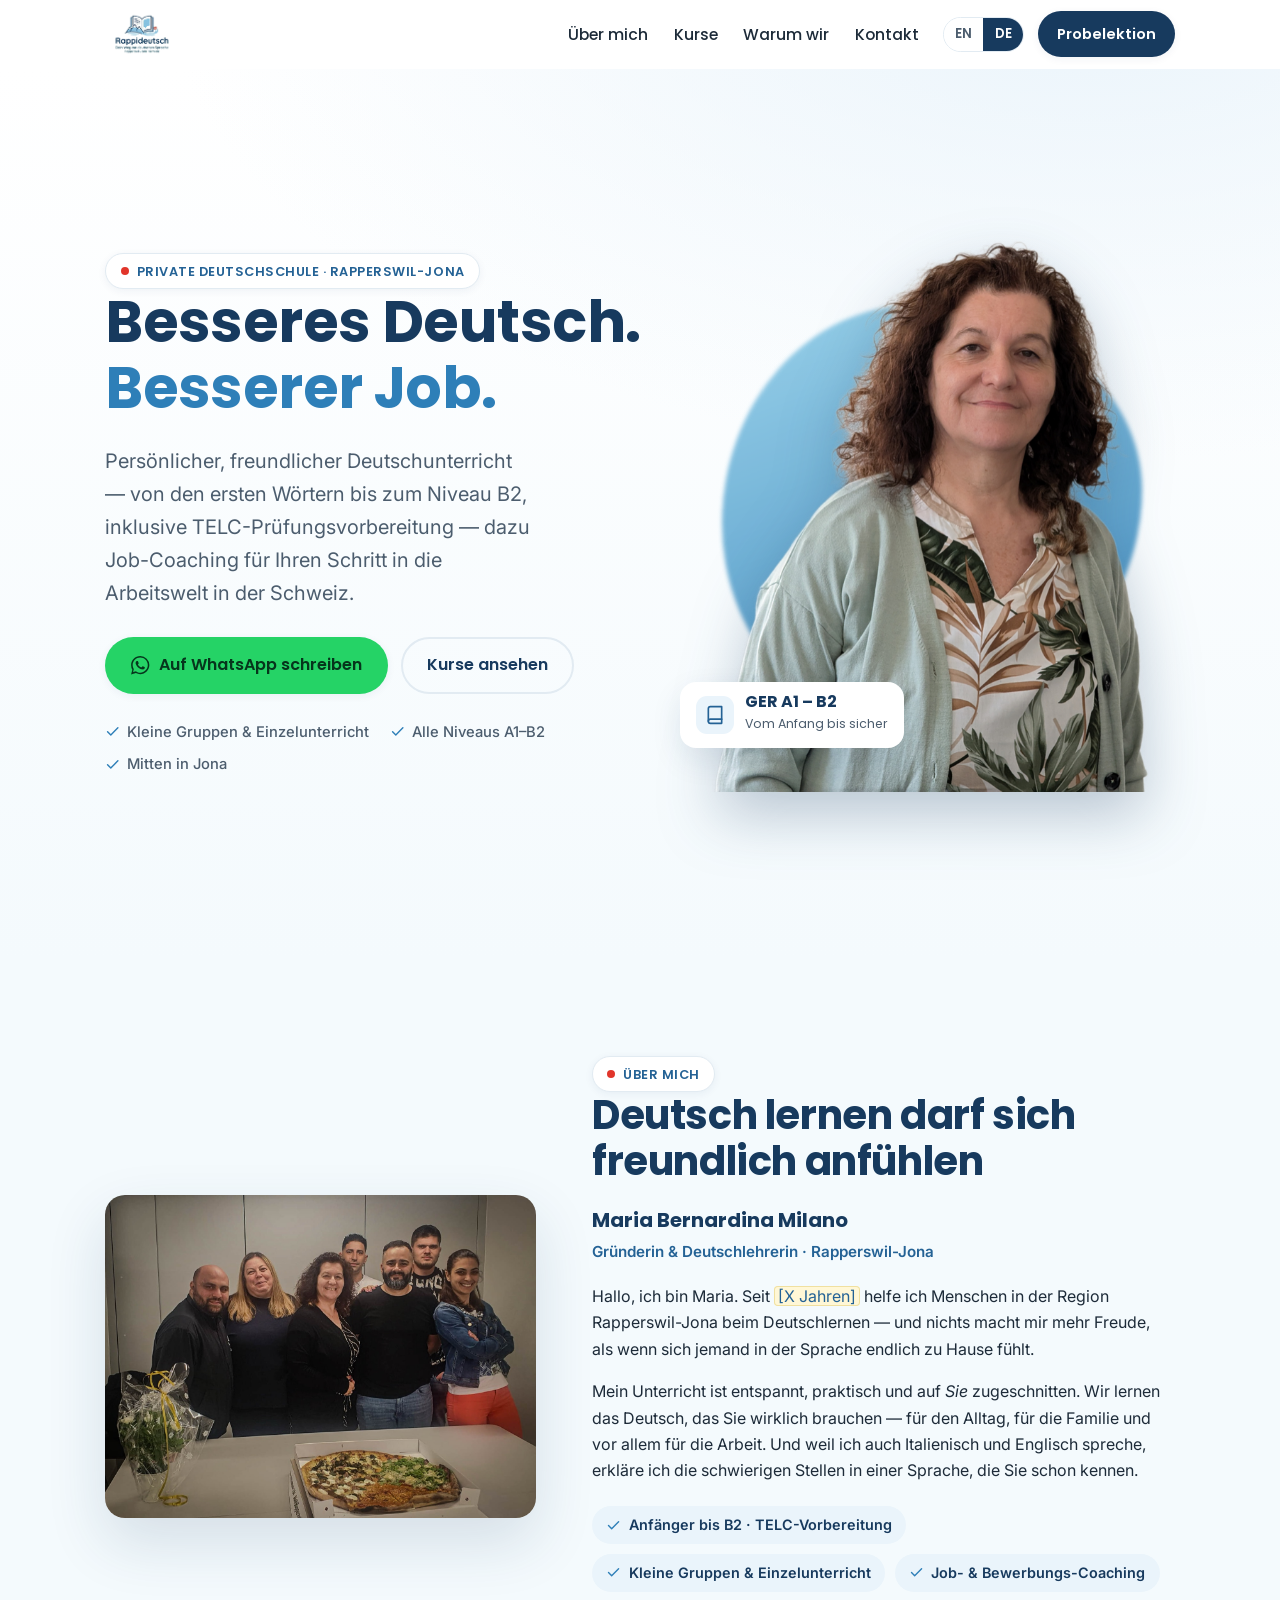
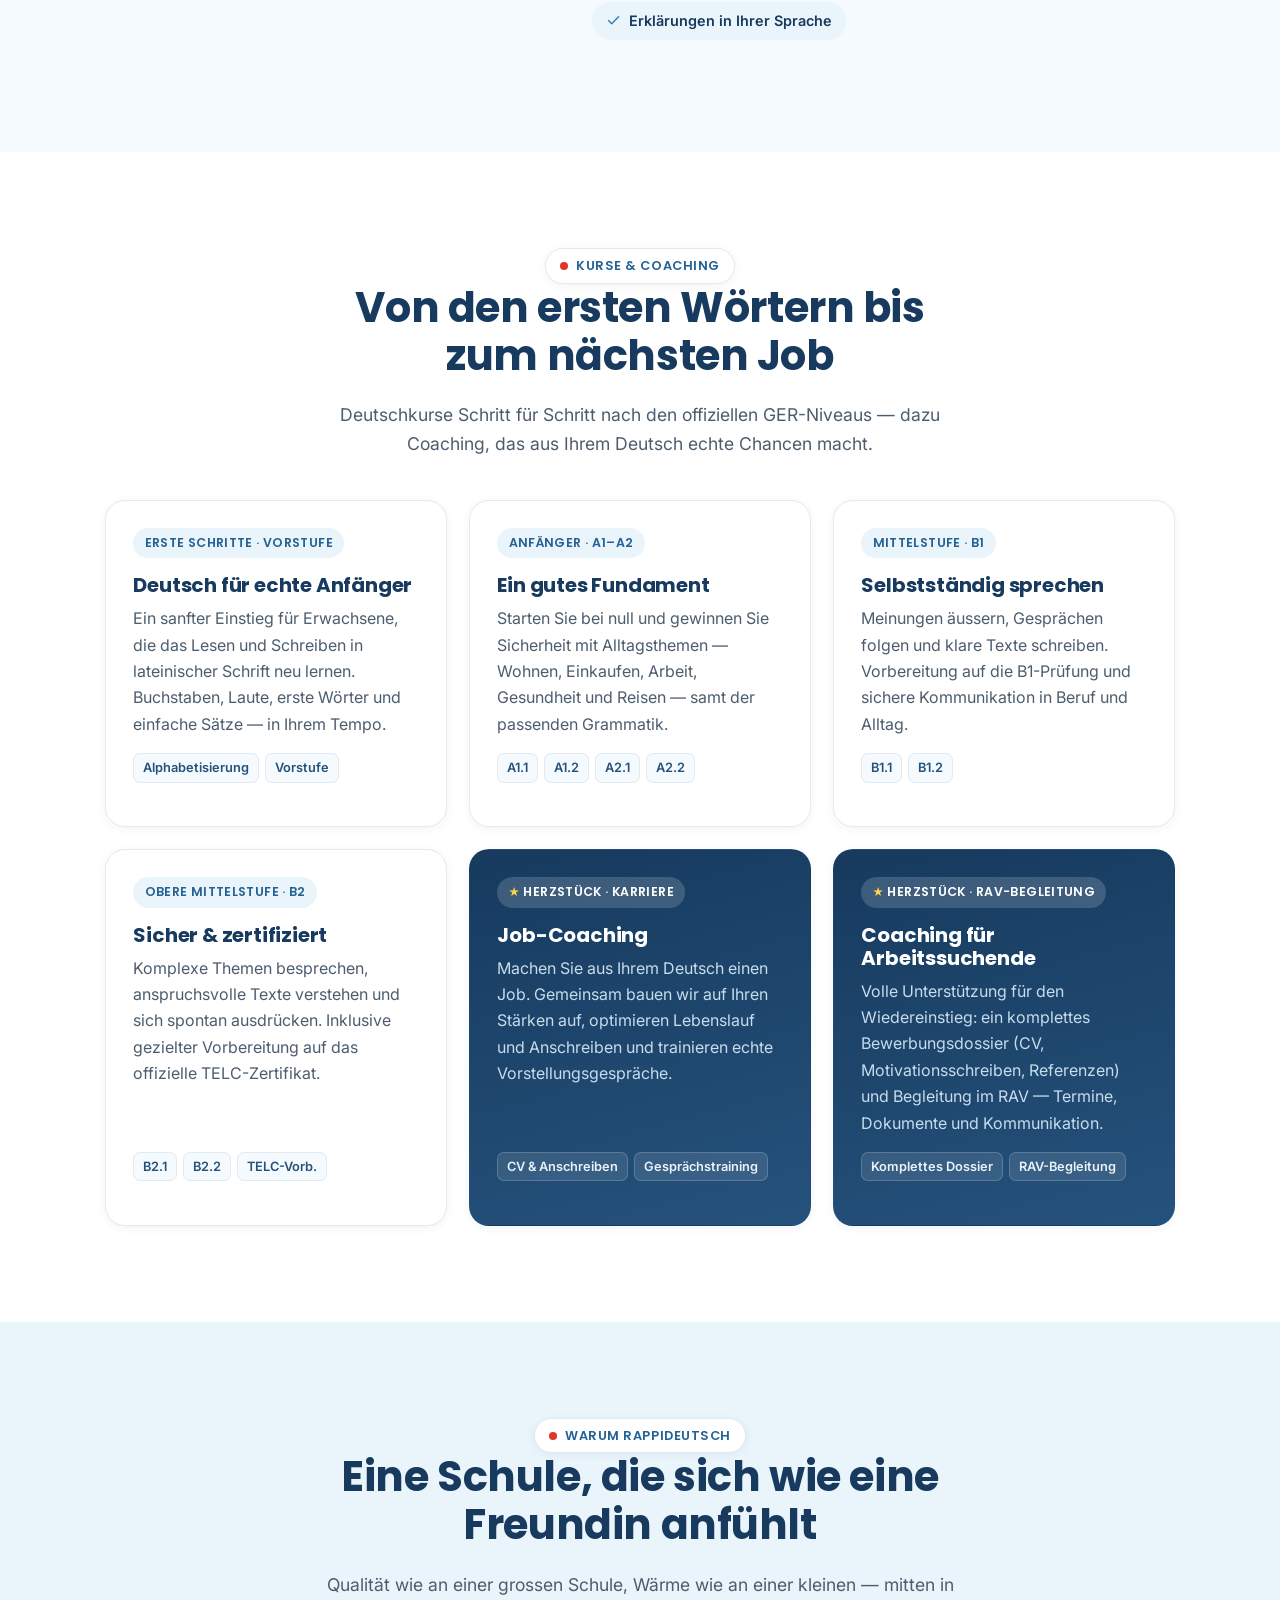
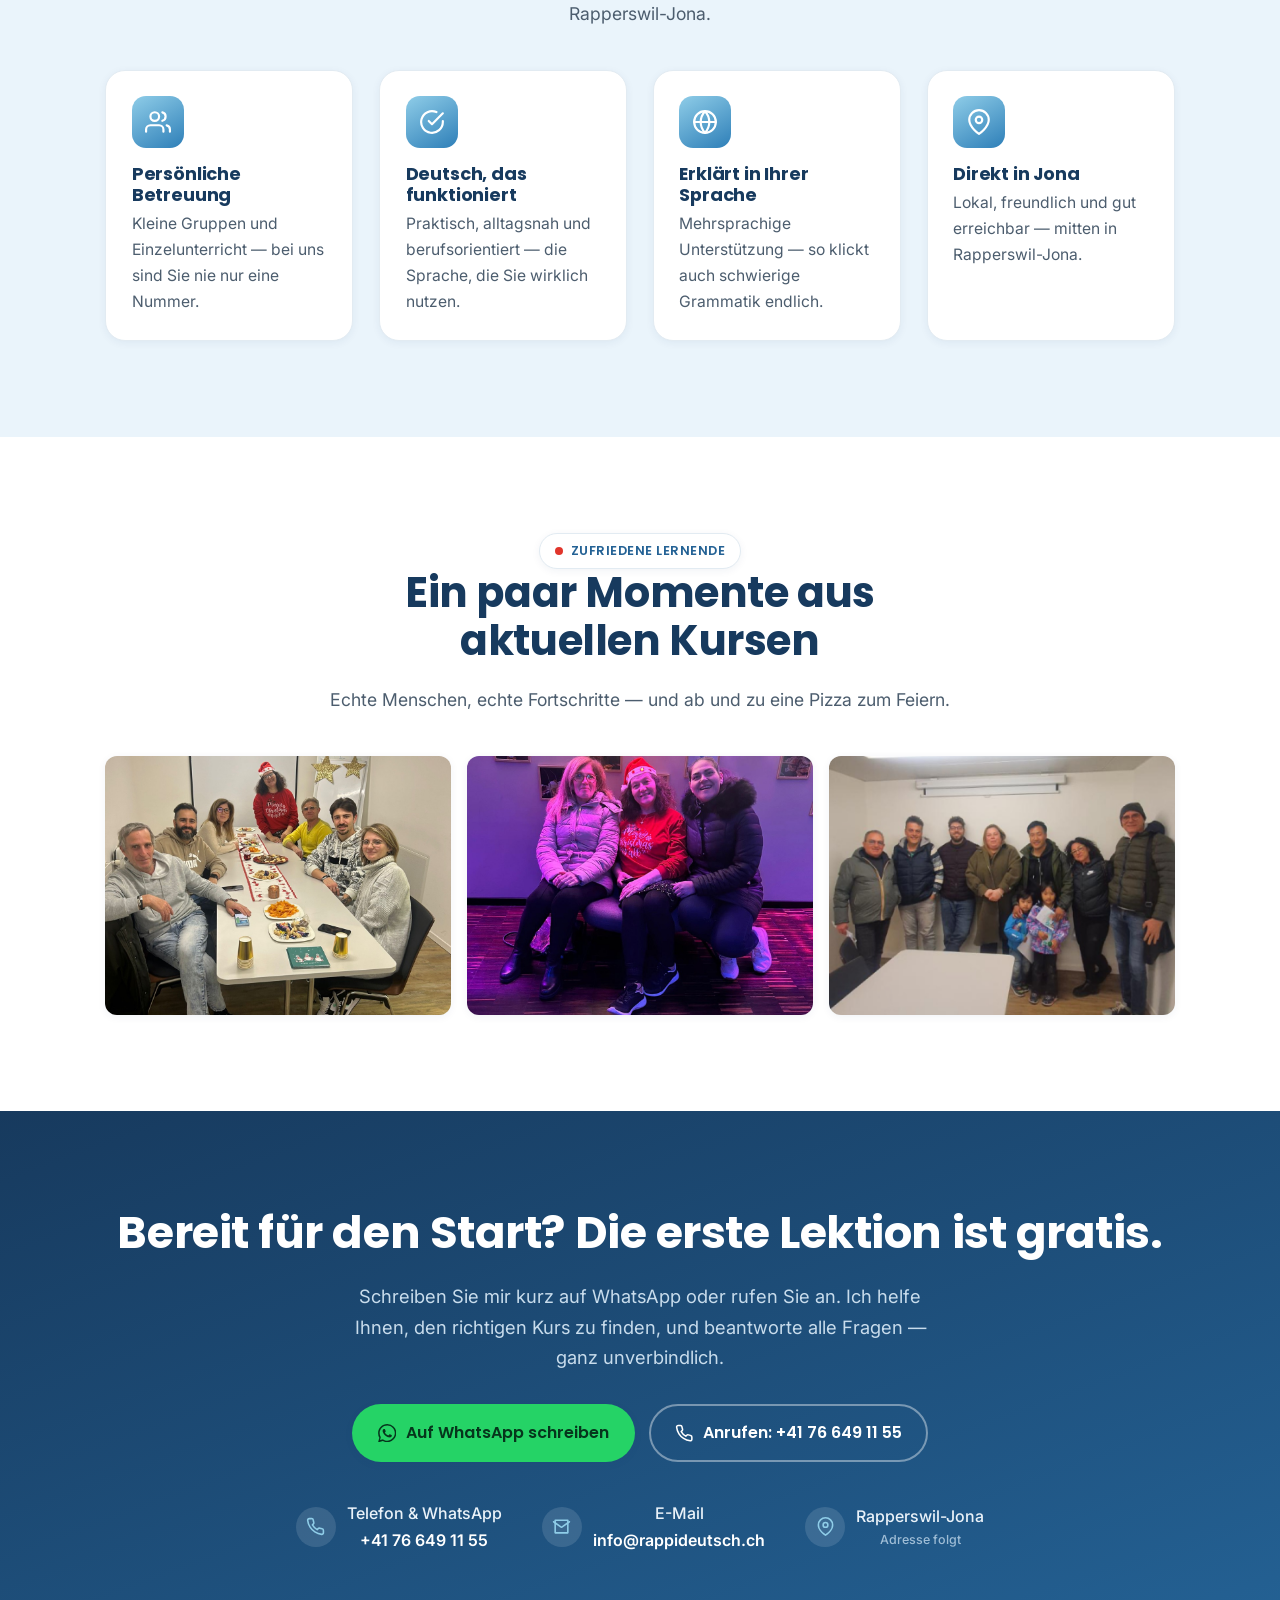
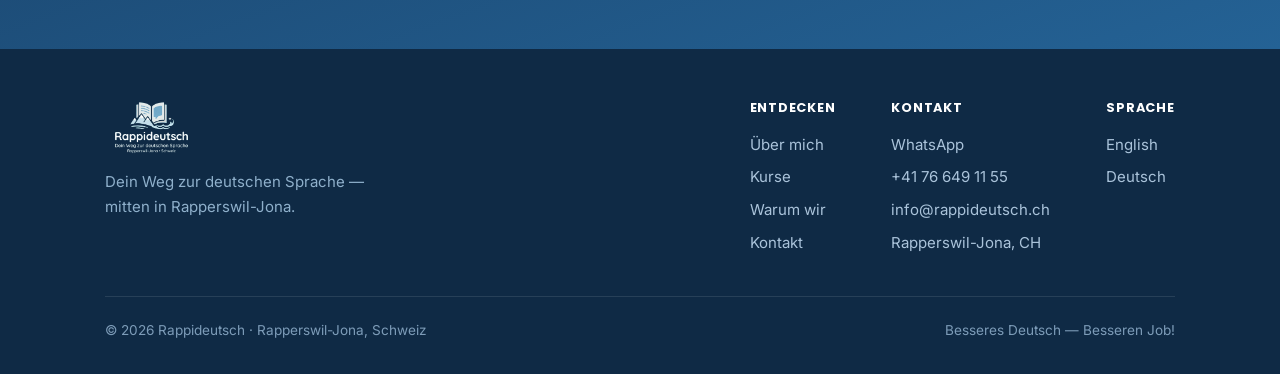
==== docs/de/index.html @ 4aec9594 "Apply Maria's feedback: i-spelling, B2/TELC, email, bio, new logos - Rename brand Rappjdeutsch -> Ra" ====
<!DOCTYPE html>
<html lang="de">
<head>
  <meta charset="UTF-8" />
  <meta name="viewport" content="width=device-width, initial-scale=1.0" />
  <title>Rappideutsch — Private Deutschschule in Rapperswil-Jona</title>
  <meta name="description" content="Persönlicher, freundlicher Deutschunterricht in Rapperswil-Jona, vom Anfänger bis B2 inkl. TELC-Prüfungsvorbereitung — dazu Job-Coaching für den Schritt in die Arbeitswelt in der Schweiz. Jetzt kostenlose Probelektion buchen." />

  <link rel="icon" href="../assets/img/favicon.svg" type="image/svg+xml" />
  <link rel="alternate" hreflang="en" href="../" />
  <link rel="alternate" hreflang="de" href="./" />

  <!-- Open Graph -->
  <meta property="og:title" content="Rappideutsch — Private Deutschschule in Rapperswil-Jona" />
  <meta property="og:description" content="Besseres Deutsch. Besserer Job. Freundlicher Deutschunterricht & Job-Coaching in Rapperswil-Jona." />
  <meta property="og:image" content="https://hydrantus.github.io/rappjdeutsch/assets/img/logo-og.jpg" />
  <meta property="og:type" content="website" />

  <!-- Fonts -->
  <link rel="preconnect" href="https://fonts.googleapis.com" />
  <link rel="preconnect" href="https://fonts.gstatic.com" crossorigin />
  <link href="https://fonts.googleapis.com/css2?family=Poppins:wght@500;600;700&family=Inter:wght@400;500;600&display=swap" rel="stylesheet" />

  <link rel="stylesheet" href="../assets/styles.css" />
</head>
<body>

  <!-- ============ HEADER ============ -->
  <header class="site-header">
    <nav class="nav wrap" aria-label="Hauptmenü">
      <a class="brand" href="./" aria-label="Rappideutsch Startseite">
        <img src="../assets/img/logo.png" alt="Rappideutsch" />
      </a>

      <ul class="nav-links" id="nav-links">
        <li><a href="#about">Über mich</a></li>
        <li><a href="#courses">Kurse</a></li>
        <li><a href="#why">Warum wir</a></li>
        <li><a href="#contact">Kontakt</a></li>
      </ul>

      <div class="nav-actions">
        <div class="lang-switch" aria-label="Sprache">
          <a href="../">EN</a>
          <a href="./" class="active" aria-current="page">DE</a>
        </div>
        <a class="btn btn-primary btn-sm nav-cta" href="https://wa.me/41766491155?text=Hallo%20Maria%2C%20ich%20m%C3%B6chte%20mehr%20%C3%BCber%20Ihre%20Deutschkurse%20erfahren." target="_blank" rel="noopener">Probelektion</a>
        <button class="nav-toggle" aria-label="Menü öffnen" aria-expanded="false" aria-controls="nav-links">
          <span></span><span></span><span></span>
        </button>
      </div>
    </nav>
  </header>

  <main>
    <!-- ============ HERO ============ -->
    <section class="hero" id="top">
      <div class="wrap hero-grid">
        <div class="hero-copy">
          <span class="eyebrow"><span class="dot"></span> Private Deutschschule · Rapperswil-Jona</span>
          <h1>Besseres Deutsch.<br /><span class="accent">Besserer Job.</span></h1>
          <p class="hero-lead">Persönlicher, freundlicher Deutschunterricht — von den ersten Wörtern bis zum Niveau B2, inklusive TELC-Prüfungsvorbereitung — dazu Job-Coaching für Ihren Schritt in die Arbeitswelt in der Schweiz.</p>
          <div class="hero-cta">
            <a class="btn btn-whatsapp" href="https://wa.me/41766491155?text=Hallo%20Maria%2C%20ich%20m%C3%B6chte%20mehr%20%C3%BCber%20Ihre%20Deutschkurse%20erfahren." target="_blank" rel="noopener">
              <svg viewBox="0 0 24 24" fill="currentColor" aria-hidden="true"><path d="M.057 24l1.687-6.163a11.867 11.867 0 01-1.587-5.946C.16 5.335 5.495 0 12.05 0a11.82 11.82 0 018.413 3.488 11.82 11.82 0 013.48 8.414c-.003 6.557-5.338 11.892-11.893 11.892a11.9 11.9 0 01-5.688-1.448L.057 24zm6.597-3.807c1.676.995 3.276 1.591 5.392 1.592 5.448 0 9.886-4.434 9.889-9.885.002-5.462-4.415-9.89-9.881-9.892-5.452 0-9.887 4.434-9.889 9.884a9.86 9.86 0 001.51 5.26l-.999 3.648 3.978-1.044zm11.387-5.464c-.074-.124-.272-.198-.57-.347-.297-.149-1.758-.868-2.031-.967-.272-.099-.47-.149-.669.149-.198.297-.768.967-.941 1.165-.173.198-.347.223-.644.074-.297-.149-1.255-.462-2.39-1.475-.883-.788-1.48-1.761-1.653-2.059-.173-.297-.018-.458.13-.606.134-.133.297-.347.446-.521.151-.172.2-.296.3-.495.099-.198.05-.372-.025-.521-.075-.148-.669-1.611-.916-2.206-.242-.579-.487-.501-.669-.51l-.57-.01c-.198 0-.52.074-.792.372s-1.04 1.017-1.04 2.479 1.065 2.876 1.213 3.074c.149.198 2.096 3.2 5.077 4.487.71.306 1.263.489 1.694.626.712.226 1.36.194 1.872.118.571-.085 1.758-.719 2.006-1.413.248-.695.248-1.29.173-1.414z"/></svg>
              Auf WhatsApp schreiben
            </a>
            <a class="btn btn-outline" href="#courses">Kurse ansehen</a>
          </div>
          <div class="hero-trust">
            <span><svg viewBox="0 0 24 24" fill="none" stroke="currentColor" stroke-width="2.2" stroke-linecap="round" stroke-linejoin="round"><path d="M20 6L9 17l-5-5"/></svg> Kleine Gruppen &amp; Einzelunterricht</span>
            <span><svg viewBox="0 0 24 24" fill="none" stroke="currentColor" stroke-width="2.2" stroke-linecap="round" stroke-linejoin="round"><path d="M20 6L9 17l-5-5"/></svg> Alle Niveaus A1–B2</span>
            <span><svg viewBox="0 0 24 24" fill="none" stroke="currentColor" stroke-width="2.2" stroke-linecap="round" stroke-linejoin="round"><path d="M20 6L9 17l-5-5"/></svg> Mitten in Jona</span>
          </div>
        </div>

        <div class="hero-visual">
          <div class="hero-blob" aria-hidden="true"></div>
          <img class="hero-photo" src="../assets/img/teacher.png" alt="Maria, Ihre Deutschlehrerin bei Rappideutsch" width="440" />
          <div class="hero-badge">
            <span class="badge-icon">
              <svg viewBox="0 0 24 24" fill="none" stroke="currentColor" stroke-width="2" stroke-linecap="round" stroke-linejoin="round"><path d="M4 19.5A2.5 2.5 0 016.5 17H20"/><path d="M6.5 2H20v20H6.5A2.5 2.5 0 014 19.5v-15A2.5 2.5 0 016.5 2z"/></svg>
            </span>
            <span>
              <b>GER A1 – B2</b>
              <small>Vom Anfang bis sicher</small>
            </span>
          </div>
        </div>
      </div>
    </section>

    <!-- ============ ABOUT ============ -->
    <section class="section-tint" id="about">
      <div class="wrap about-grid">
        <div class="about-photo">
          <img src="../assets/img/group2.jpg" alt="Maria mit einer ihrer Deutschklassen" loading="lazy" />
        </div>
        <div class="about-copy">
          <span class="eyebrow"><span class="dot"></span> Über mich</span>
          <h2>Deutsch lernen darf sich freundlich anfühlen</h2>
          <p class="teacher-name">Maria Bernardina Milano</p>
          <p class="teacher-role">Gründerin &amp; Deutschlehrerin · Rapperswil-Jona</p>
          <p>Hallo, ich bin Maria. Seit <span class="placeholder">[X Jahren]</span> helfe ich Menschen in der Region Rapperswil-Jona beim Deutschlernen — und nichts macht mir mehr Freude, als wenn sich jemand in der Sprache endlich zu Hause fühlt.</p>
          <p>Mein Unterricht ist entspannt, praktisch und auf <em>Sie</em> zugeschnitten. Wir lernen das Deutsch, das Sie wirklich brauchen — für den Alltag, für die Familie und vor allem für die Arbeit. Und weil ich auch Italienisch und Englisch spreche, erkläre ich die schwierigen Stellen in einer Sprache, die Sie schon kennen.</p>
          <ul class="chips">
            <li><svg viewBox="0 0 24 24" fill="none" stroke="currentColor" stroke-width="2.2" stroke-linecap="round" stroke-linejoin="round"><path d="M20 6L9 17l-5-5"/></svg> Anfänger bis B2 · TELC-Vorbereitung</li>
            <li><svg viewBox="0 0 24 24" fill="none" stroke="currentColor" stroke-width="2.2" stroke-linecap="round" stroke-linejoin="round"><path d="M20 6L9 17l-5-5"/></svg> Kleine Gruppen &amp; Einzelunterricht</li>
            <li><svg viewBox="0 0 24 24" fill="none" stroke="currentColor" stroke-width="2.2" stroke-linecap="round" stroke-linejoin="round"><path d="M20 6L9 17l-5-5"/></svg> Job- &amp; Bewerbungs-Coaching</li>
            <li><svg viewBox="0 0 24 24" fill="none" stroke="currentColor" stroke-width="2.2" stroke-linecap="round" stroke-linejoin="round"><path d="M20 6L9 17l-5-5"/></svg> Erklärungen in Ihrer Sprache</li>
          </ul>
        </div>
      </div>
    </section>

    <!-- ============ COURSES ============ -->
    <section id="courses">
      <div class="wrap">
        <div class="section-head center">
          <span class="eyebrow"><span class="dot"></span> Kurse &amp; Coaching</span>
          <h2>Von den ersten Wörtern bis zum nächsten Job</h2>
          <p>Deutschkurse Schritt für Schritt nach den offiziellen GER-Niveaus — dazu Coaching, das aus Ihrem Deutsch echte Chancen macht.</p>
        </div>

        <div class="course-grid">
          <article class="course-card">
            <span class="level-tag">Erste Schritte · Vorstufe</span>
            <h3>Deutsch für echte Anfänger</h3>
            <p>Ein sanfter Einstieg für Erwachsene, die das Lesen und Schreiben in lateinischer Schrift neu lernen. Buchstaben, Laute, erste Wörter und einfache Sätze — in Ihrem Tempo.</p>
            <ul class="steps"><li>Alphabetisierung</li><li>Vorstufe</li></ul>
          </article>

          <article class="course-card">
            <span class="level-tag">Anfänger · A1–A2</span>
            <h3>Ein gutes Fundament</h3>
            <p>Starten Sie bei null und gewinnen Sie Sicherheit mit Alltagsthemen — Wohnen, Einkaufen, Arbeit, Gesundheit und Reisen — samt der passenden Grammatik.</p>
            <ul class="steps"><li>A1.1</li><li>A1.2</li><li>A2.1</li><li>A2.2</li></ul>
          </article>

          <article class="course-card">
            <span class="level-tag">Mittelstufe · B1</span>
            <h3>Selbstständig sprechen</h3>
            <p>Meinungen äussern, Gesprächen folgen und klare Texte schreiben. Vorbereitung auf die B1-Prüfung und sichere Kommunikation in Beruf und Alltag.</p>
            <ul class="steps"><li>B1.1</li><li>B1.2</li></ul>
          </article>

          <article class="course-card">
            <span class="level-tag">Obere Mittelstufe · B2</span>
            <h3>Sicher &amp; zertifiziert</h3>
            <p>Komplexe Themen besprechen, anspruchsvolle Texte verstehen und sich spontan ausdrücken. Inklusive gezielter Vorbereitung auf das offizielle TELC-Zertifikat.</p>
            <ul class="steps"><li>B2.1</li><li>B2.2</li><li>TELC-Vorb.</li></ul>
          </article>

          <article class="course-card featured">
            <span class="level-tag"><span class="star">★</span> Herzstück · Karriere</span>
            <h3>Job-Coaching</h3>
            <p>Machen Sie aus Ihrem Deutsch einen Job. Gemeinsam bauen wir auf Ihren Stärken auf, optimieren Lebenslauf und Anschreiben und trainieren echte Vorstellungsgespräche.</p>
            <ul class="steps"><li>CV &amp; Anschreiben</li><li>Gesprächstraining</li></ul>
          </article>

          <article class="course-card featured">
            <span class="level-tag"><span class="star">★</span> Herzstück · RAV-Begleitung</span>
            <h3>Coaching für Arbeitssuchende</h3>
            <p>Volle Unterstützung für den Wiedereinstieg: ein komplettes Bewerbungsdossier (CV, Motivationsschreiben, Referenzen) und Begleitung im RAV — Termine, Dokumente und Kommunikation.</p>
            <ul class="steps"><li>Komplettes Dossier</li><li>RAV-Begleitung</li></ul>
          </article>
        </div>
      </div>
    </section>

    <!-- ============ WHY US ============ -->
    <section class="section-sky" id="why">
      <div class="wrap">
        <div class="section-head center">
          <span class="eyebrow"><span class="dot"></span> Warum Rappideutsch</span>
          <h2>Eine Schule, die sich wie eine Freundin anfühlt</h2>
          <p>Qualität wie an einer grossen Schule, Wärme wie an einer kleinen — mitten in Rapperswil-Jona.</p>
        </div>

        <div class="feature-grid">
          <div class="feature">
            <span class="ico"><svg viewBox="0 0 24 24" fill="none" stroke="currentColor" stroke-width="2" stroke-linecap="round" stroke-linejoin="round"><path d="M17 21v-2a4 4 0 00-4-4H5a4 4 0 00-4 4v2"/><circle cx="9" cy="7" r="4"/><path d="M23 21v-2a4 4 0 00-3-3.87M16 3.13a4 4 0 010 7.75"/></svg></span>
            <h3>Persönliche Betreuung</h3>
            <p>Kleine Gruppen und Einzelunterricht — bei uns sind Sie nie nur eine Nummer.</p>
          </div>
          <div class="feature">
            <span class="ico"><svg viewBox="0 0 24 24" fill="none" stroke="currentColor" stroke-width="2" stroke-linecap="round" stroke-linejoin="round"><path d="M22 11.08V12a10 10 0 11-5.93-9.14"/><path d="M22 4L12 14.01l-3-3"/></svg></span>
            <h3>Deutsch, das funktioniert</h3>
            <p>Praktisch, alltagsnah und berufsorientiert — die Sprache, die Sie wirklich nutzen.</p>
          </div>
          <div class="feature">
            <span class="ico"><svg viewBox="0 0 24 24" fill="none" stroke="currentColor" stroke-width="2" stroke-linecap="round" stroke-linejoin="round"><circle cx="12" cy="12" r="10"/><path d="M2 12h20M12 2a15.3 15.3 0 014 10 15.3 15.3 0 01-4 10 15.3 15.3 0 01-4-10 15.3 15.3 0 014-10z"/></svg></span>
            <h3>Erklärt in Ihrer Sprache</h3>
            <p>Mehrsprachige Unterstützung — so klickt auch schwierige Grammatik endlich.</p>
          </div>
          <div class="feature">
            <span class="ico"><svg viewBox="0 0 24 24" fill="none" stroke="currentColor" stroke-width="2" stroke-linecap="round" stroke-linejoin="round"><path d="M21 10c0 7-9 13-9 13s-9-6-9-13a9 9 0 0118 0z"/><circle cx="12" cy="10" r="3"/></svg></span>
            <h3>Direkt in Jona</h3>
            <p>Lokal, freundlich und gut erreichbar — mitten in Rapperswil-Jona.</p>
          </div>
        </div>
      </div>
    </section>

    <!-- ============ GALLERY ============ -->
    <section id="gallery">
      <div class="wrap">
        <div class="section-head center">
          <span class="eyebrow"><span class="dot"></span> Zufriedene Lernende</span>
          <h2>Ein paar Momente aus aktuellen Kursen</h2>
          <p>Echte Menschen, echte Fortschritte — und ab und zu eine Pizza zum Feiern.</p>
        </div>
        <div class="gallery">
          <figure><img src="../assets/img/group4.jpg" alt="Eine Deutschklasse feiert gemeinsam" loading="lazy" /></figure>
          <figure><img src="../assets/img/group3.jpg" alt="Lernende während eines Deutschkurses" loading="lazy" /></figure>
          <figure><img src="../assets/img/group1.jpg" alt="Eine Lerngruppe von Rappideutsch" loading="lazy" /></figure>
        </div>
      </div>
    </section>

    <!-- ============ CONTACT / CTA ============ -->
    <section class="cta" id="contact">
      <div class="wrap">
        <h2>Bereit für den Start? Die erste Lektion ist gratis.</h2>
        <p class="cta-lead">Schreiben Sie mir kurz auf WhatsApp oder rufen Sie an. Ich helfe Ihnen, den richtigen Kurs zu finden, und beantworte alle Fragen — ganz unverbindlich.</p>
        <div class="cta-buttons">
          <a class="btn btn-whatsapp" href="https://wa.me/41766491155?text=Hallo%20Maria%2C%20ich%20m%C3%B6chte%20eine%20kostenlose%20Probelektion%20buchen." target="_blank" rel="noopener">
            <svg viewBox="0 0 24 24" fill="currentColor" aria-hidden="true"><path d="M.057 24l1.687-6.163a11.867 11.867 0 01-1.587-5.946C.16 5.335 5.495 0 12.05 0a11.82 11.82 0 018.413 3.488 11.82 11.82 0 013.48 8.414c-.003 6.557-5.338 11.892-11.893 11.892a11.9 11.9 0 01-5.688-1.448L.057 24zm6.597-3.807c1.676.995 3.276 1.591 5.392 1.592 5.448 0 9.886-4.434 9.889-9.885.002-5.462-4.415-9.89-9.881-9.892-5.452 0-9.887 4.434-9.889 9.884a9.86 9.86 0 001.51 5.26l-.999 3.648 3.978-1.044zm11.387-5.464c-.074-.124-.272-.198-.57-.347-.297-.149-1.758-.868-2.031-.967-.272-.099-.47-.149-.669.149-.198.297-.768.967-.941 1.165-.173.198-.347.223-.644.074-.297-.149-1.255-.462-2.39-1.475-.883-.788-1.48-1.761-1.653-2.059-.173-.297-.018-.458.13-.606.134-.133.297-.347.446-.521.151-.172.2-.296.3-.495.099-.198.05-.372-.025-.521-.075-.148-.669-1.611-.916-2.206-.242-.579-.487-.501-.669-.51l-.57-.01c-.198 0-.52.074-.792.372s-1.04 1.017-1.04 2.479 1.065 2.876 1.213 3.074c.149.198 2.096 3.2 5.077 4.487.71.306 1.263.489 1.694.626.712.226 1.36.194 1.872.118.571-.085 1.758-.719 2.006-1.413.248-.695.248-1.29.173-1.414z"/></svg>
            Auf WhatsApp schreiben
          </a>
          <a class="btn btn-outline" href="tel:+41766491155">
            <svg viewBox="0 0 24 24" fill="none" stroke="currentColor" stroke-width="2" stroke-linecap="round" stroke-linejoin="round" aria-hidden="true"><path d="M22 16.92v3a2 2 0 01-2.18 2 19.79 19.79 0 01-8.63-3.07 19.5 19.5 0 01-6-6 19.79 19.79 0 01-3.07-8.67A2 2 0 014.11 2h3a2 2 0 012 1.72c.127.96.36 1.903.7 2.81a2 2 0 01-.45 2.11L8.09 9.91a16 16 0 006 6l1.27-1.27a2 2 0 012.11-.45c.907.34 1.85.573 2.81.7A2 2 0 0122 16.92z"/></svg>
            Anrufen: +41 76 649 11 55
          </a>
        </div>
        <div class="contact-info">
          <span class="item">
            <span class="ico-c"><svg viewBox="0 0 24 24" fill="none" stroke="currentColor" stroke-width="2" stroke-linecap="round" stroke-linejoin="round"><path d="M22 16.92v3a2 2 0 01-2.18 2 19.79 19.79 0 01-8.63-3.07 19.5 19.5 0 01-6-6 19.79 19.79 0 01-3.07-8.67A2 2 0 014.11 2h3a2 2 0 012 1.72c.127.96.36 1.903.7 2.81a2 2 0 01-.45 2.11L8.09 9.91a16 16 0 006 6l1.27-1.27a2 2 0 012.11-.45c.907.34 1.85.573 2.81.7A2 2 0 0122 16.92z"/></svg></span>
            <span>Telefon &amp; WhatsApp<br /><a href="tel:+41766491155">+41 76 649 11 55</a></span>
          </span>
          <span class="item">
            <span class="ico-c"><svg viewBox="0 0 24 24" fill="none" stroke="currentColor" stroke-width="2" stroke-linecap="round" stroke-linejoin="round"><path d="M4 4h16v16H4z"/><path d="M22 6l-10 7L2 6"/></svg></span>
            <span>E-Mail<br /><a href="mailto:info@rappideutsch.ch">info@rappideutsch.ch</a></span>
          </span>
          <span class="item">
            <span class="ico-c"><svg viewBox="0 0 24 24" fill="none" stroke="currentColor" stroke-width="2" stroke-linecap="round" stroke-linejoin="round"><path d="M21 10c0 7-9 13-9 13s-9-6-9-13a9 9 0 0118 0z"/><circle cx="12" cy="10" r="3"/></svg></span>
            <span>Rapperswil-Jona<br /><small>Adresse folgt</small></span>
          </span>
        </div>
      </div>
    </section>
  </main>

  <!-- ============ FOOTER ============ -->
  <footer class="site-footer">
    <div class="wrap">
      <div class="footer-top">
        <div class="footer-brand">
          <img src="../assets/img/logo-dark.png" alt="Rappideutsch" />
          <p>Dein Weg zur deutschen Sprache — mitten in Rapperswil-Jona.</p>
        </div>
        <div class="footer-cols">
          <div>
            <h4>Entdecken</h4>
            <ul>
              <li><a href="#about">Über mich</a></li>
              <li><a href="#courses">Kurse</a></li>
              <li><a href="#why">Warum wir</a></li>
              <li><a href="#contact">Kontakt</a></li>
            </ul>
          </div>
          <div>
            <h4>Kontakt</h4>
            <ul>
              <li><a href="https://wa.me/41766491155" target="_blank" rel="noopener">WhatsApp</a></li>
              <li><a href="tel:+41766491155">+41 76 649 11 55</a></li>
              <li><a href="mailto:info@rappideutsch.ch">info@rappideutsch.ch</a></li>
              <li>Rapperswil-Jona, CH</li>
            </ul>
          </div>
          <div>
            <h4>Sprache</h4>
            <ul>
              <li><a href="../">English</a></li>
              <li><a href="./">Deutsch</a></li>
            </ul>
          </div>
        </div>
      </div>
      <div class="footer-bottom">
        <span>© 2026 Rappideutsch · Rapperswil-Jona, Schweiz</span>
        <span>Besseres Deutsch — Besseren Job!</span>
      </div>
    </div>
  </footer>

  <script src="../assets/app.js"></script>
</body>
</html>
---- docs/assets/styles.css ----
/* ============================================================
   Rappideutsch — prototype stylesheet
   All brand colours live in :root so they are easy to tweak
   while iterating on look & feel.
   ============================================================ */

:root {
  /* Brand palette (pulled from the logo) */
  --navy:        #173a5e;
  --navy-soft:   #25527c;
  --blue:        #2e7fb8;
  --blue-dark:   #246295;
  --sky:         #8fcde8;
  --sky-soft:    #eaf4fb;
  --sky-tint:    #f4fafd;
  --red:         #e1352b;   /* Swiss-red accent, used sparingly */
  --whatsapp:    #25d366;
  --whatsapp-dk: #1da851;

  --ink:         #1d2b39;   /* body text */
  --ink-soft:    #4c5d6e;   /* muted text */
  --line:        #e2ebf2;
  --white:       #ffffff;

  --shadow-sm: 0 2px 8px rgba(23, 58, 94, .06);
  --shadow-md: 0 12px 30px rgba(23, 58, 94, .10);
  --shadow-lg: 0 24px 60px rgba(23, 58, 94, .14);

  --radius:    20px;
  --radius-sm: 12px;
  --maxw:      1140px;

  --font-head: "Poppins", system-ui, -apple-system, "Segoe UI", sans-serif;
  --font-body: "Inter", system-ui, -apple-system, "Segoe UI", Roboto, sans-serif;
}

/* ---------- Reset / base ---------- */
*, *::before, *::after { box-sizing: border-box; }

html { scroll-behavior: smooth; scroll-padding-top: 90px; }

body {
  margin: 0;
  font-family: var(--font-body);
  color: var(--ink);
  background: var(--white);
  line-height: 1.65;
  -webkit-font-smoothing: antialiased;
  text-rendering: optimizeLegibility;
}

img { max-width: 100%; display: block; }

a { color: var(--blue-dark); text-decoration: none; }
a:hover { color: var(--navy); }

h1, h2, h3 {
  font-family: var(--font-head);
  color: var(--navy);
  line-height: 1.15;
  margin: 0 0 .5em;
  font-weight: 700;
  letter-spacing: -0.01em;
}

p { margin: 0 0 1rem; }

.wrap {
  width: 100%;
  max-width: var(--maxw);
  margin-inline: auto;
  padding-inline: clamp(1.1rem, 4vw, 2.2rem);
}

section { padding: clamp(3.5rem, 8vw, 6rem) 0; }

.section-tint  { background: var(--sky-tint); }
.section-sky   { background: var(--sky-soft); }

.eyebrow {
  display: inline-flex;
  align-items: center;
  gap: .5rem;
  font-family: var(--font-head);
  font-weight: 600;
  font-size: .8rem;
  letter-spacing: .04em;
  text-transform: uppercase;
  color: var(--blue-dark);
  background: var(--white);
  border: 1px solid var(--line);
  padding: .4rem .9rem;
  border-radius: 999px;
  box-shadow: var(--shadow-sm);
}
.eyebrow .dot { width: 8px; height: 8px; border-radius: 50%; background: var(--red); }

.section-head { max-width: 640px; margin-bottom: 2.6rem; }
.section-head.center { margin-inline: auto; text-align: center; }
.section-head h2 { font-size: clamp(1.8rem, 4vw, 2.6rem); }
.section-head p  { color: var(--ink-soft); font-size: 1.1rem; margin-bottom: 0; }

/* ---------- Buttons ---------- */
.btn {
  display: inline-flex;
  align-items: center;
  justify-content: center;
  gap: .6rem;
  font-family: var(--font-head);
  font-weight: 600;
  font-size: 1rem;
  padding: .85rem 1.5rem;
  border-radius: 999px;
  border: 2px solid transparent;
  cursor: pointer;
  transition: transform .15s ease, box-shadow .15s ease, background .15s ease, color .15s ease;
  white-space: nowrap;
}
.btn:hover { transform: translateY(-2px); }
.btn svg { width: 1.15em; height: 1.15em; }

.btn-primary { background: var(--navy); color: #fff; box-shadow: var(--shadow-sm); }
.btn-primary:hover { background: var(--navy-soft); color: #fff; box-shadow: var(--shadow-md); }

.btn-whatsapp { background: var(--whatsapp); color: #06351c; box-shadow: var(--shadow-sm); }
.btn-whatsapp:hover { background: var(--whatsapp-dk); color: #fff; box-shadow: var(--shadow-md); }

.btn-outline { background: transparent; color: var(--navy); border-color: var(--line); }
.btn-outline:hover { border-color: var(--blue); color: var(--blue-dark); background: var(--white); }

.btn-sm { padding: .55rem 1.05rem; font-size: .92rem; }

/* ---------- Header ---------- */
.site-header {
  position: sticky;
  top: 0;
  z-index: 50;
  background: rgba(255, 255, 255, .82);
  backdrop-filter: saturate(160%) blur(12px);
  -webkit-backdrop-filter: saturate(160%) blur(12px);
  border-bottom: 1px solid transparent;
  transition: border-color .2s ease, box-shadow .2s ease;
}
.site-header.scrolled { border-bottom-color: var(--line); box-shadow: var(--shadow-sm); }

.nav {
  display: flex;
  align-items: center;
  gap: 1.5rem;
  padding-block: .7rem;
}
.brand { display: flex; align-items: center; gap: .6rem; margin-right: auto; }
.brand img { height: 46px; width: auto; }

.nav-links {
  display: flex;
  align-items: center;
  gap: 1.6rem;
  list-style: none;
  margin: 0;
  padding: 0;
}
.nav-links a {
  font-family: var(--font-head);
  font-weight: 500;
  font-size: .98rem;
  color: var(--ink);
  padding: .3rem 0;
  position: relative;
}
.nav-links a::after {
  content: "";
  position: absolute;
  left: 0; bottom: -2px;
  width: 0; height: 2px;
  background: var(--blue);
  transition: width .2s ease;
}
.nav-links a:hover { color: var(--navy); }
.nav-links a:hover::after { width: 100%; }

.nav-actions { display: flex; align-items: center; gap: .9rem; }

/* language switcher */
.lang-switch {
  display: inline-flex;
  border: 1px solid var(--line);
  border-radius: 999px;
  overflow: hidden;
  font-family: var(--font-head);
  font-weight: 600;
  font-size: .82rem;
}
.lang-switch a {
  padding: .35rem .7rem;
  color: var(--ink-soft);
  background: var(--white);
}
.lang-switch a.active { background: var(--navy); color: #fff; }
.lang-switch a:not(.active):hover { background: var(--sky-soft); color: var(--navy); }

/* hamburger */
.nav-toggle {
  display: none;
  background: none;
  border: 0;
  cursor: pointer;
  padding: .4rem;
}
.nav-toggle span {
  display: block;
  width: 24px; height: 2px;
  background: var(--navy);
  margin: 5px 0;
  border-radius: 2px;
  transition: transform .2s ease, opacity .2s ease;
}

/* ---------- Hero ---------- */
.hero {
  position: relative;
  overflow: hidden;
  background:
    radial-gradient(120% 90% at 85% -10%, var(--sky-soft) 0%, rgba(234,244,251,0) 60%),
    linear-gradient(180deg, #fff 0%, var(--sky-tint) 100%);
}
.hero-grid {
  display: grid;
  grid-template-columns: 1.05fr .95fr;
  gap: clamp(1.5rem, 4vw, 3rem);
  align-items: center;
  padding-block: clamp(2.5rem, 6vw, 4.5rem);
}
.hero-copy h1 {
  font-size: clamp(2.3rem, 5.4vw, 3.6rem);
  margin-bottom: .4em;
}
.hero-copy h1 .accent { color: var(--blue); }
.hero-lead {
  font-size: clamp(1.05rem, 2vw, 1.25rem);
  color: var(--ink-soft);
  max-width: 33ch;
  margin-bottom: 1.7rem;
}
.hero-cta { display: flex; flex-wrap: wrap; gap: .8rem; margin-bottom: 1.6rem; }
.hero-trust {
  display: flex;
  flex-wrap: wrap;
  gap: .5rem 1.3rem;
  font-size: .92rem;
  color: var(--ink-soft);
  font-weight: 500;
}
.hero-trust span { display: inline-flex; align-items: center; gap: .4rem; }
.hero-trust svg { width: 1.05em; height: 1.05em; color: var(--blue); }

/* hero image with decorative blob + floating badge */
.hero-visual { position: relative; display: flex; justify-content: center; }
.hero-blob {
  position: absolute;
  inset: 0;
  margin: auto;
  width: min(420px, 90%);
  aspect-ratio: 1 / 1;
  background: linear-gradient(160deg, var(--sky) 0%, var(--blue) 100%);
  border-radius: 46% 54% 58% 42% / 52% 44% 56% 48%;
  filter: blur(2px);
  opacity: .9;
  z-index: 0;
}
.hero-photo {
  position: relative;
  z-index: 1;
  width: min(440px, 100%);
  height: auto;
  filter: drop-shadow(0 22px 30px rgba(23,58,94,.28));
}
.hero-badge {
  position: absolute;
  z-index: 2;
  bottom: 8%;
  left: -2%;
  background: #fff;
  border-radius: 16px;
  padding: .7rem 1rem;
  box-shadow: var(--shadow-md);
  display: flex;
  align-items: center;
  gap: .7rem;
  font-family: var(--font-head);
}
.hero-badge .badge-icon {
  width: 38px; height: 38px;
  border-radius: 11px;
  background: var(--sky-soft);
  color: var(--blue-dark);
  display: grid; place-items: center;
}
.hero-badge .badge-icon svg { width: 20px; height: 20px; }
.hero-badge b { color: var(--navy); font-size: 1rem; display: block; line-height: 1.1; }
.hero-badge small { color: var(--ink-soft); font-size: .78rem; }

/* ---------- About ---------- */
.about-grid {
  display: grid;
  grid-template-columns: .85fr 1.15fr;
  gap: clamp(1.8rem, 5vw, 3.5rem);
  align-items: center;
}
.about-photo {
  position: relative;
  border-radius: var(--radius);
  overflow: hidden;
  box-shadow: var(--shadow-lg);
  aspect-ratio: 4 / 3;
}
.about-photo img { width: 100%; height: 100%; object-fit: cover; }
.about-copy h2 { font-size: clamp(1.8rem, 4vw, 2.5rem); }
.teacher-name { font-family: var(--font-head); font-weight: 700; font-size: 1.25rem; color: var(--navy); margin-bottom: .1rem; }
.teacher-role { color: var(--blue-dark); font-weight: 600; font-size: .95rem; margin-bottom: 1.2rem; }
.placeholder { color: var(--blue-dark); background: #fff7d6; border-radius: 4px; padding: 0 .25em; box-shadow: inset 0 0 0 1px #f0e0a0; }

.chips { display: flex; flex-wrap: wrap; gap: .6rem; margin-top: 1.4rem; padding: 0; list-style: none; }
.chips li {
  display: inline-flex;
  align-items: center;
  gap: .45rem;
  background: var(--sky-soft);
  color: var(--navy);
  font-weight: 600;
  font-size: .9rem;
  padding: .45rem .9rem;
  border-radius: 999px;
}
.chips svg { width: 1.05em; height: 1.05em; color: var(--blue); }

/* ---------- Courses ---------- */
.course-grid {
  display: grid;
  grid-template-columns: repeat(auto-fit, minmax(280px, 1fr));
  gap: 1.4rem;
}
.course-card {
  background: #fff;
  border: 1px solid var(--line);
  border-radius: var(--radius);
  padding: 1.7rem;
  box-shadow: var(--shadow-sm);
  transition: transform .18s ease, box-shadow .18s ease, border-color .18s ease;
  display: flex;
  flex-direction: column;
}
.course-card:hover { transform: translateY(-4px); box-shadow: var(--shadow-md); }
.course-card .level-tag {
  align-self: flex-start;
  font-family: var(--font-head);
  font-weight: 600;
  font-size: .78rem;
  letter-spacing: .03em;
  text-transform: uppercase;
  color: var(--blue-dark);
  background: var(--sky-soft);
  padding: .3rem .7rem;
  border-radius: 999px;
  margin-bottom: 1rem;
}
.course-card h3 { font-size: 1.25rem; margin-bottom: .5rem; }
.course-card p { color: var(--ink-soft); margin-bottom: 1rem; }
.course-card .steps {
  margin-top: auto;
  display: flex;
  flex-wrap: wrap;
  gap: .4rem;
  list-style: none;
  padding: 0;
}
.course-card .steps li {
  font-size: .8rem;
  font-weight: 600;
  color: var(--navy-soft);
  background: var(--sky-tint);
  border: 1px solid var(--line);
  padding: .2rem .55rem;
  border-radius: 7px;
}

/* highlighted (signature) cards */
.course-card.featured {
  background: linear-gradient(165deg, var(--navy) 0%, var(--navy-soft) 100%);
  border-color: transparent;
  color: #eaf2f9;
}
.course-card.featured h3 { color: #fff; }
.course-card.featured p { color: #c8dcec; }
.course-card.featured .level-tag { background: rgba(255,255,255,.16); color: #fff; }
.course-card.featured .steps li { background: rgba(255,255,255,.10); border-color: rgba(255,255,255,.18); color: #eaf2f9; }
.course-card.featured .level-tag .star { color: #ffd24d; }

/* ---------- Why us ---------- */
.feature-grid {
  display: grid;
  grid-template-columns: repeat(auto-fit, minmax(230px, 1fr));
  gap: 1.6rem;
}
.feature {
  background: #fff;
  border-radius: var(--radius);
  padding: 1.6rem;
  box-shadow: var(--shadow-sm);
  border: 1px solid var(--line);
}
.feature .ico {
  width: 52px; height: 52px;
  border-radius: 14px;
  background: linear-gradient(150deg, var(--sky) 0%, var(--blue) 100%);
  color: #fff;
  display: grid; place-items: center;
  margin-bottom: 1rem;
}
.feature .ico svg { width: 26px; height: 26px; }
.feature h3 { font-size: 1.12rem; margin-bottom: .35rem; }
.feature p { color: var(--ink-soft); margin: 0; font-size: .98rem; }

/* ---------- Gallery ---------- */
.gallery {
  display: grid;
  grid-template-columns: repeat(auto-fit, minmax(220px, 1fr));
  gap: 1rem;
}
.gallery figure {
  margin: 0;
  border-radius: var(--radius-sm);
  overflow: hidden;
  box-shadow: var(--shadow-sm);
  aspect-ratio: 4 / 3;
}
.gallery img {
  width: 100%; height: 100%;
  object-fit: cover;
  transition: transform .3s ease;
}
.gallery figure:hover img { transform: scale(1.05); }

/* ---------- Contact / CTA ---------- */
.cta {
  background: linear-gradient(160deg, var(--navy) 0%, var(--blue-dark) 100%);
  color: #eaf2f9;
}
.cta .wrap { text-align: center; }
.cta h2 { color: #fff; font-size: clamp(1.9rem, 4.5vw, 2.8rem); }
.cta-lead { color: #c8dcec; font-size: 1.15rem; max-width: 50ch; margin: 0 auto 2rem; }
.cta-buttons { display: flex; flex-wrap: wrap; gap: .9rem; justify-content: center; margin-bottom: 2.4rem; }
.cta .btn-outline { color: #fff; border-color: rgba(255,255,255,.4); }
.cta .btn-outline:hover { background: rgba(255,255,255,.12); color: #fff; border-color: #fff; }

.contact-info {
  display: flex;
  flex-wrap: wrap;
  justify-content: center;
  gap: 1.2rem 2.5rem;
}
.contact-info .item { display: inline-flex; align-items: center; gap: .7rem; font-weight: 500; }
.contact-info .item a { color: #fff; font-weight: 600; }
.contact-info .ico-c {
  width: 40px; height: 40px;
  border-radius: 50%;
  background: rgba(255,255,255,.12);
  display: grid; place-items: center;
}
.contact-info .ico-c svg { width: 19px; height: 19px; color: var(--sky); }
.contact-info .item small { display: block; color: #9fbdd6; font-weight: 500; font-size: .78rem; }

/* ---------- Footer ---------- */
.site-footer {
  background: #0f2a45;
  color: #aac3da;
  padding: 3rem 0 2rem;
  font-size: .94rem;
}
.footer-top {
  display: flex;
  flex-wrap: wrap;
  justify-content: space-between;
  gap: 2rem;
  align-items: flex-start;
  margin-bottom: 2rem;
}
.footer-brand img { height: 60px; width: auto; }
.footer-brand p { margin: .8rem 0 0; max-width: 30ch; color: #8fb0cb; }
.footer-cols { display: flex; gap: 3.5rem; flex-wrap: wrap; }
.footer-cols h4 {
  font-family: var(--font-head);
  color: #fff;
  font-size: .8rem;
  letter-spacing: .06em;
  text-transform: uppercase;
  margin: 0 0 .9rem;
}
.footer-cols ul { list-style: none; margin: 0; padding: 0; }
.footer-cols li { margin-bottom: .5rem; }
.footer-cols a { color: #aac3da; }
.footer-cols a:hover { color: #fff; }
.footer-bottom {
  border-top: 1px solid rgba(255,255,255,.10);
  padding-top: 1.4rem;
  display: flex;
  flex-wrap: wrap;
  justify-content: space-between;
  gap: .6rem;
  color: #7d9cb8;
  font-size: .85rem;
}

/* ---------- Responsive ---------- */
@media (max-width: 860px) {
  .nav-toggle { display: block; }
  .nav-links {
    position: absolute;
    top: 100%; left: 0; right: 0;
    flex-direction: column;
    align-items: flex-start;
    gap: .2rem;
    background: #fff;
    border-bottom: 1px solid var(--line);
    box-shadow: var(--shadow-md);
    padding: .8rem clamp(1.1rem, 4vw, 2.2rem) 1.2rem;
    display: none;
  }
  .nav-links.open { display: flex; }
  .nav-links a { width: 100%; padding: .65rem 0; }
  .nav-links a::after { display: none; }

  .hero-grid { grid-template-columns: 1fr; text-align: center; }
  .hero-copy { order: 2; }
  .hero-visual { order: 1; }
  .hero-lead { margin-inline: auto; }
  .hero-cta, .hero-trust { justify-content: center; }
  .hero-photo { width: min(320px, 80%); }
  .hero-blob { width: min(320px, 78%); }

  .about-grid { grid-template-columns: 1fr; }
  .about-photo { order: 2; max-width: 460px; margin-inline: auto; }
}

@media (max-width: 480px) {
  .nav-actions .nav-cta { display: none; }
}

@media (prefers-reduced-motion: reduce) {
  html { scroll-behavior: auto; }
  * { transition: none !important; }
}
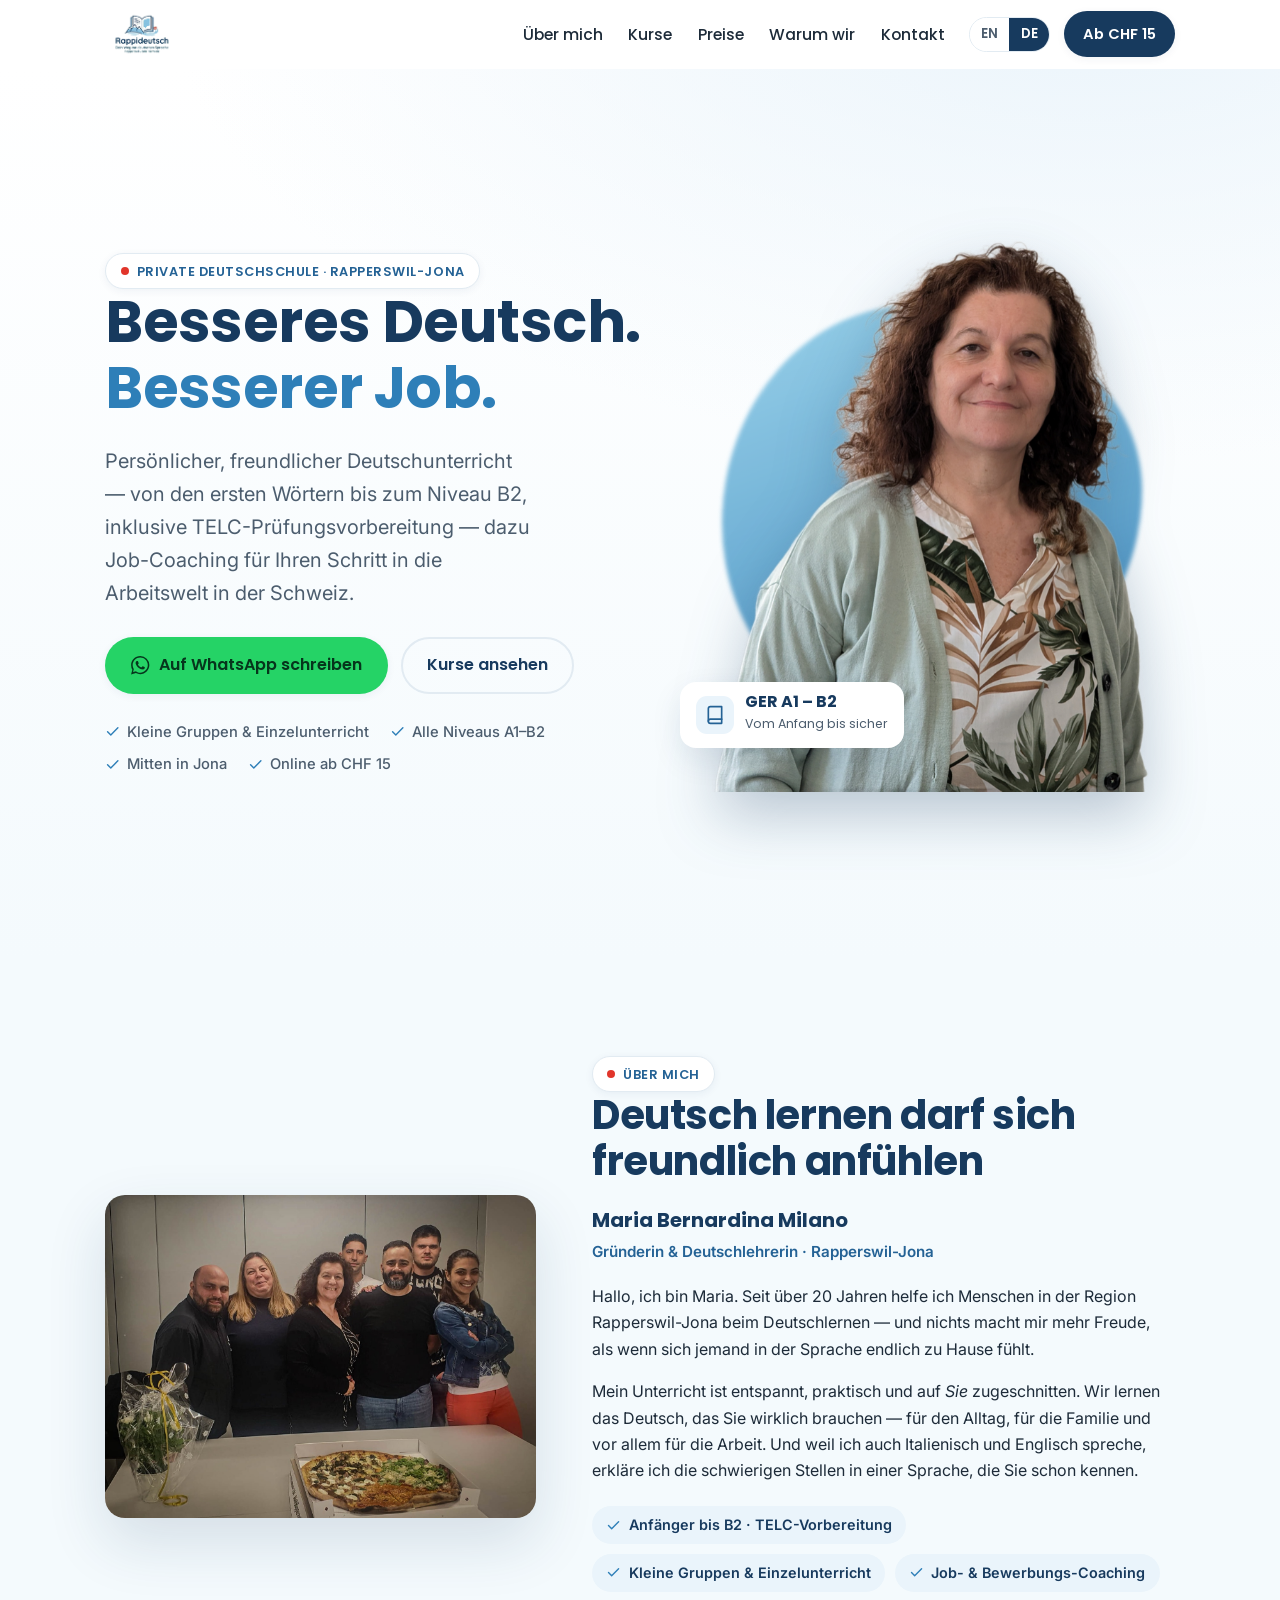
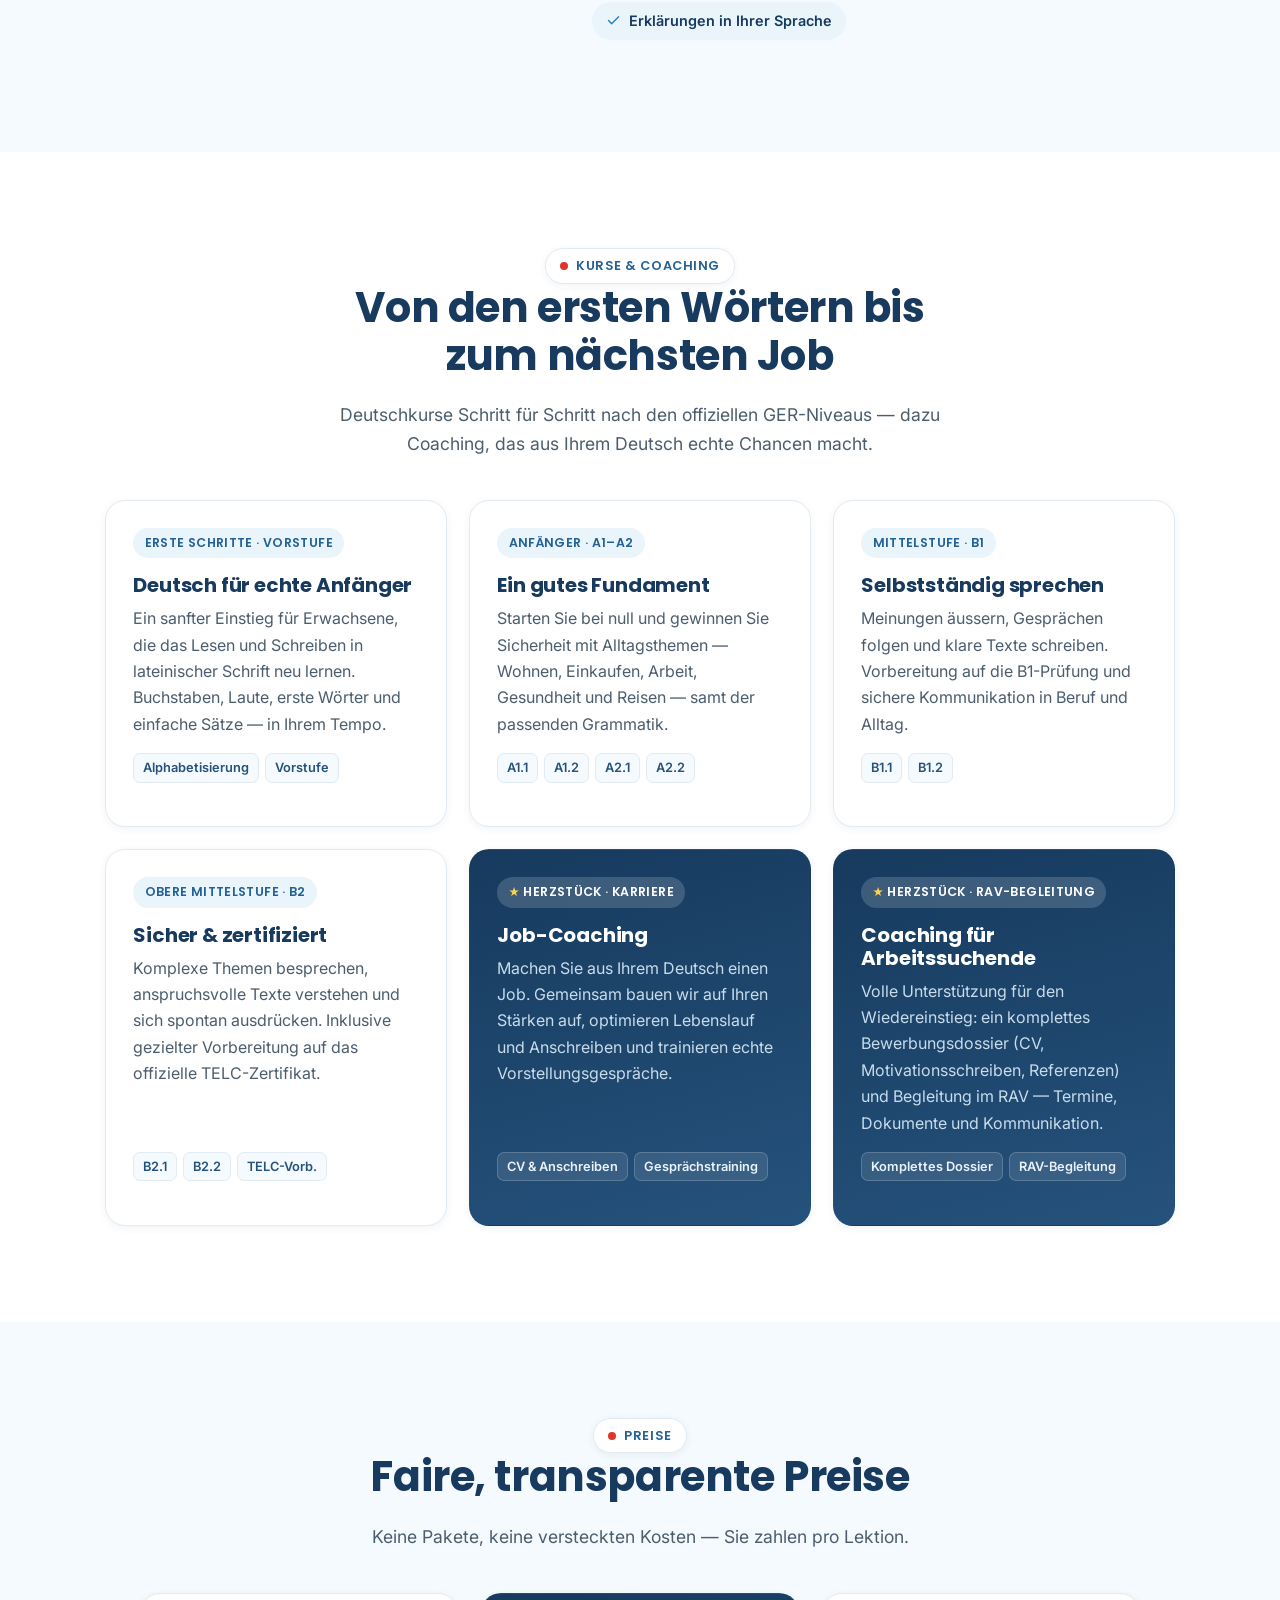
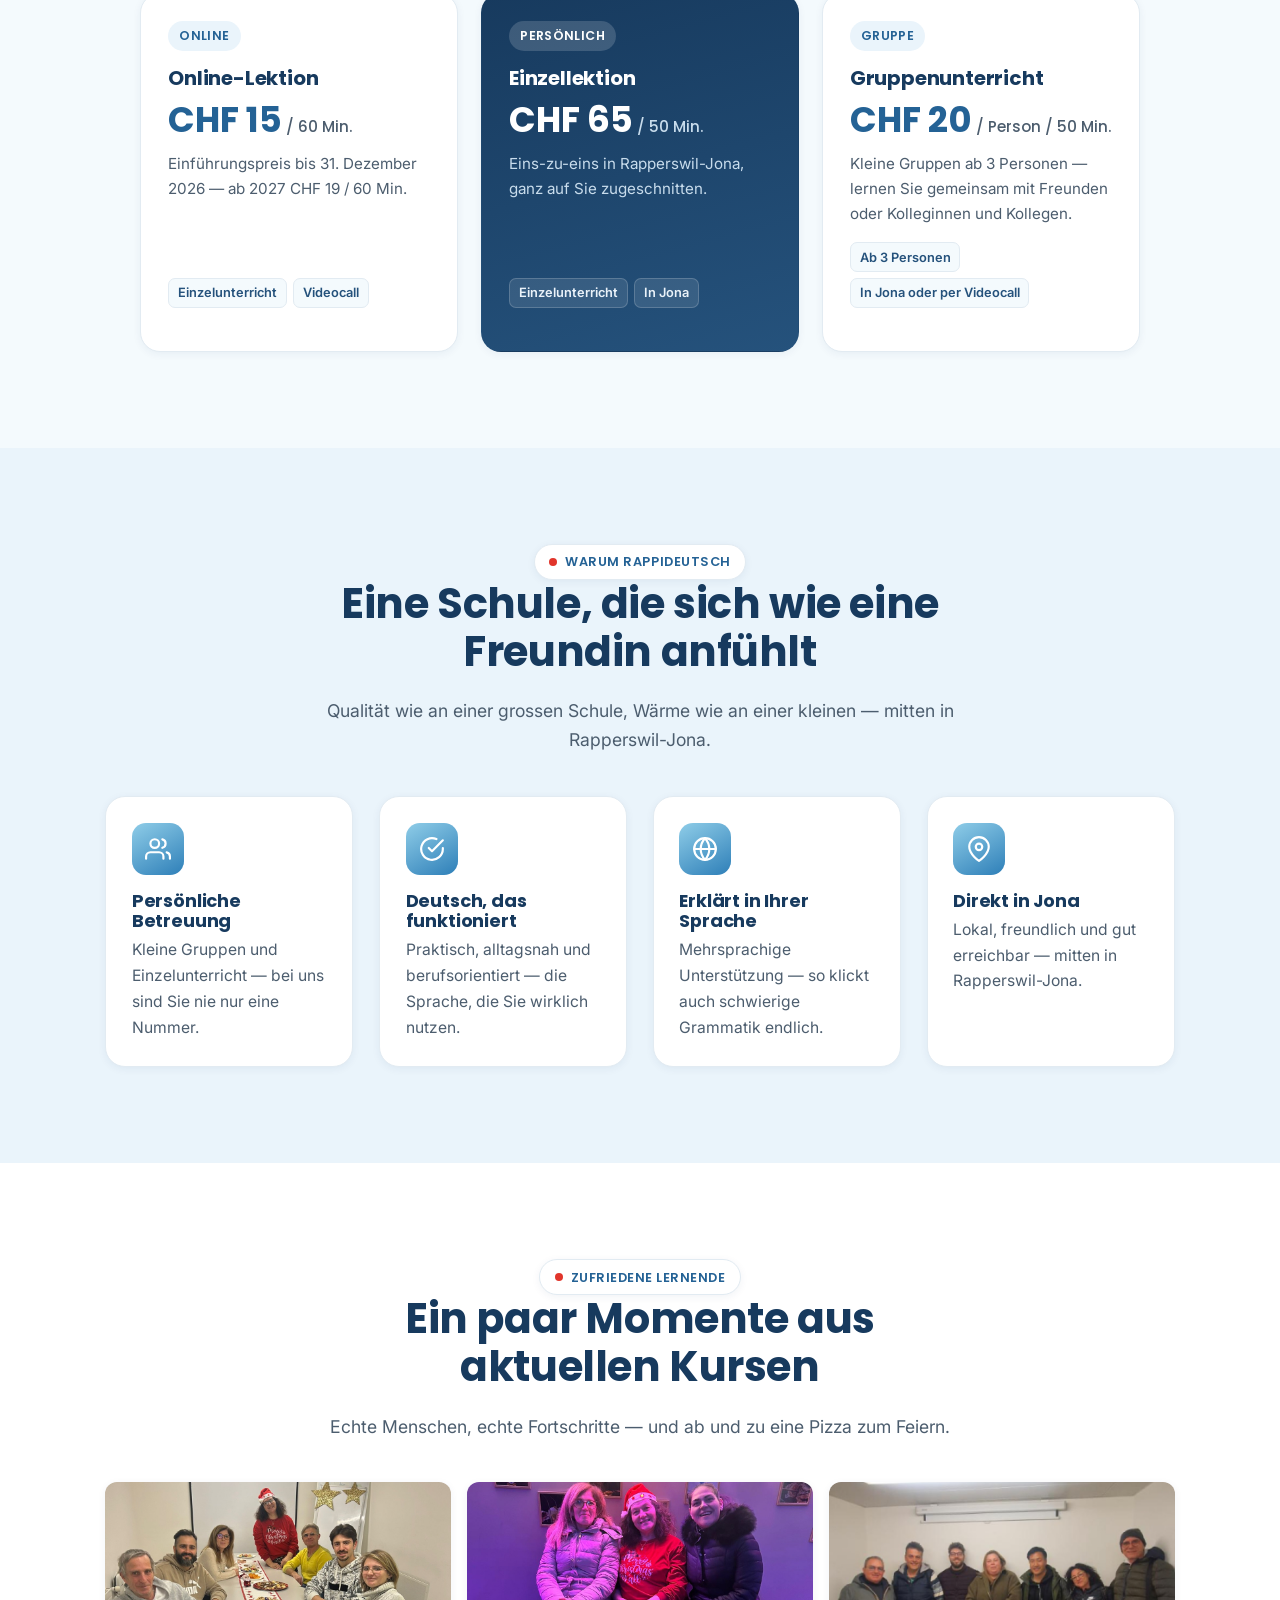
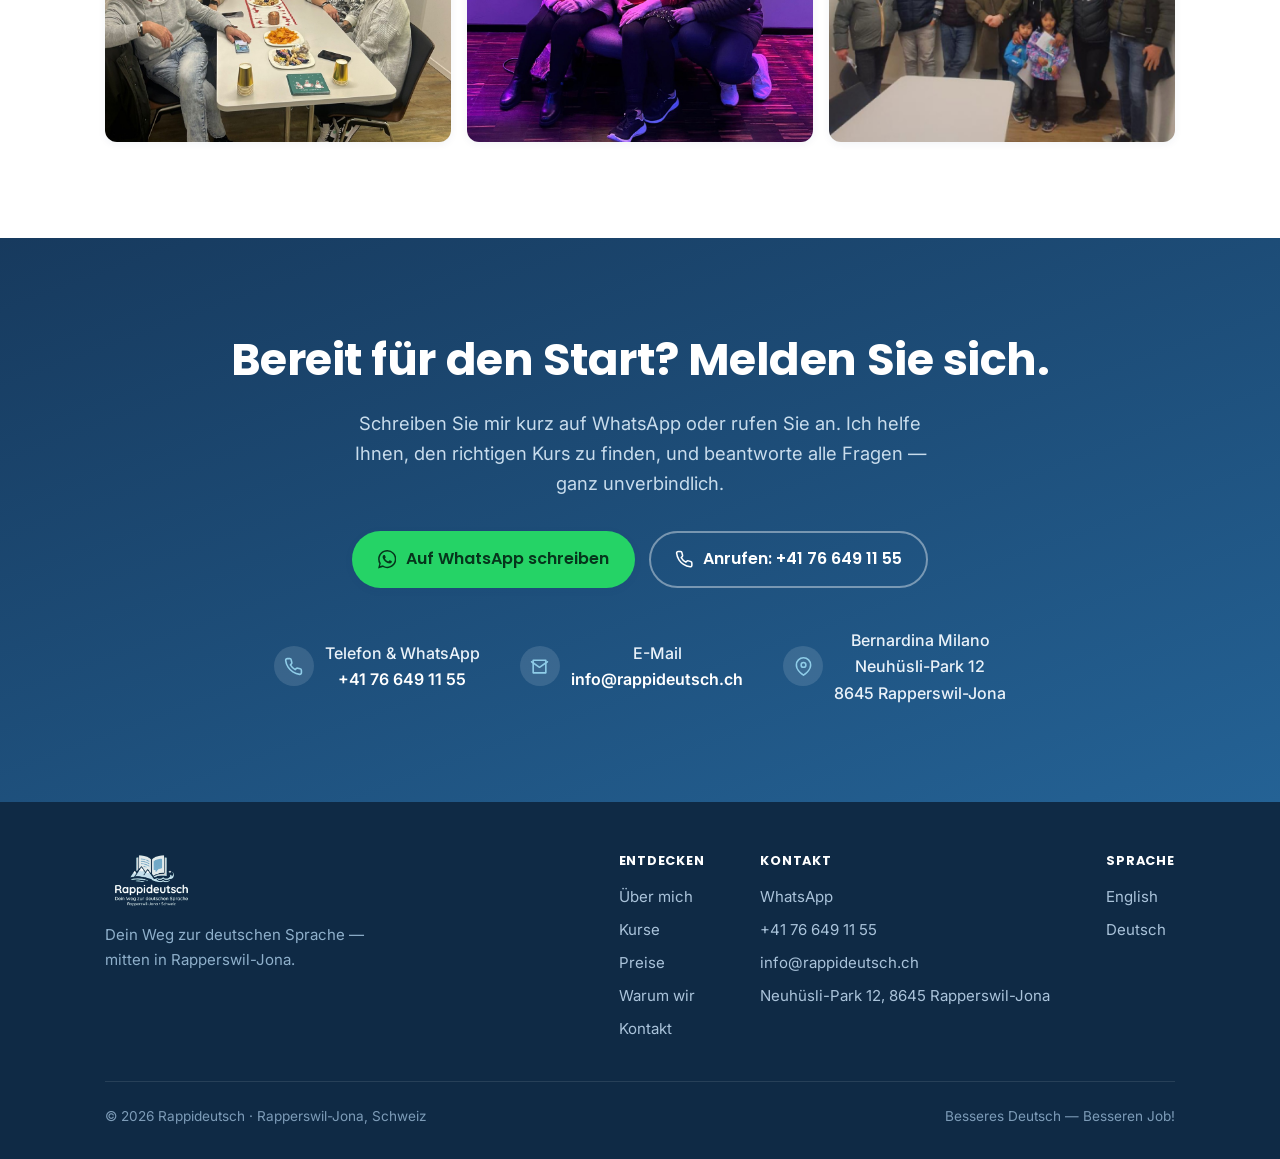
==== commit 21a8d205: "content: prices section, drop free-lesson offer, real address and experience - New Prices section (o" ====
--- a/docs/de/index.html
+++ b/docs/de/index.html
@@ -4,7 +4,7 @@
   <meta charset="UTF-8" />
   <meta name="viewport" content="width=device-width, initial-scale=1.0" />
   <title>Rappideutsch — Private Deutschschule in Rapperswil-Jona</title>
-  <meta name="description" content="Persönlicher, freundlicher Deutschunterricht in Rapperswil-Jona, vom Anfänger bis B2 inkl. TELC-Prüfungsvorbereitung — dazu Job-Coaching für den Schritt in die Arbeitswelt in der Schweiz. Jetzt kostenlose Probelektion buchen." />
+  <meta name="description" content="Persönlicher, freundlicher Deutschunterricht in Rapperswil-Jona, vom Anfänger bis B2 inkl. TELC-Prüfungsvorbereitung — dazu Job-Coaching für den Schritt in die Arbeitswelt in der Schweiz. Jetzt unverbindlich anfragen." />
 
   <link rel="icon" href="../assets/img/favicon.svg" type="image/svg+xml" />
   <link rel="alternate" hreflang="en" href="../" />
@@ -13,7 +13,7 @@
   <!-- Open Graph -->
   <meta property="og:title" content="Rappideutsch — Private Deutschschule in Rapperswil-Jona" />
   <meta property="og:description" content="Besseres Deutsch. Besserer Job. Freundlicher Deutschunterricht & Job-Coaching in Rapperswil-Jona." />
-  <meta property="og:image" content="https://hydrantus.github.io/rappjdeutsch/assets/img/logo-og.jpg" />
+  <meta property="og:image" content="https://rappideutsch.ch/assets/img/logo-og.jpg" />
   <meta property="og:type" content="website" />
 
   <!-- Fonts -->
@@ -35,6 +35,7 @@
       <ul class="nav-links" id="nav-links">
         <li><a href="#about">Über mich</a></li>
         <li><a href="#courses">Kurse</a></li>
+        <li><a href="#prices">Preise</a></li>
         <li><a href="#why">Warum wir</a></li>
         <li><a href="#contact">Kontakt</a></li>
       </ul>
@@ -44,7 +45,7 @@
           <a href="../">EN</a>
           <a href="./" class="active" aria-current="page">DE</a>
         </div>
-        <a class="btn btn-primary btn-sm nav-cta" href="https://wa.me/41766491155?text=Hallo%20Maria%2C%20ich%20m%C3%B6chte%20mehr%20%C3%BCber%20Ihre%20Deutschkurse%20erfahren." target="_blank" rel="noopener">Probelektion</a>
+        <a class="btn btn-primary btn-sm nav-cta" href="#prices">Ab CHF 15</a>
         <button class="nav-toggle" aria-label="Menü öffnen" aria-expanded="false" aria-controls="nav-links">
           <span></span><span></span><span></span>
         </button>
@@ -71,6 +72,7 @@
             <span><svg viewBox="0 0 24 24" fill="none" stroke="currentColor" stroke-width="2.2" stroke-linecap="round" stroke-linejoin="round"><path d="M20 6L9 17l-5-5"/></svg> Kleine Gruppen &amp; Einzelunterricht</span>
             <span><svg viewBox="0 0 24 24" fill="none" stroke="currentColor" stroke-width="2.2" stroke-linecap="round" stroke-linejoin="round"><path d="M20 6L9 17l-5-5"/></svg> Alle Niveaus A1–B2</span>
             <span><svg viewBox="0 0 24 24" fill="none" stroke="currentColor" stroke-width="2.2" stroke-linecap="round" stroke-linejoin="round"><path d="M20 6L9 17l-5-5"/></svg> Mitten in Jona</span>
+            <span><svg viewBox="0 0 24 24" fill="none" stroke="currentColor" stroke-width="2.2" stroke-linecap="round" stroke-linejoin="round"><path d="M20 6L9 17l-5-5"/></svg> Online ab CHF 15</span>
           </div>
         </div>
 
@@ -101,7 +103,7 @@
           <h2>Deutsch lernen darf sich freundlich anfühlen</h2>
           <p class="teacher-name">Maria Bernardina Milano</p>
           <p class="teacher-role">Gründerin &amp; Deutschlehrerin · Rapperswil-Jona</p>
-          <p>Hallo, ich bin Maria. Seit <span class="placeholder">[X Jahren]</span> helfe ich Menschen in der Region Rapperswil-Jona beim Deutschlernen — und nichts macht mir mehr Freude, als wenn sich jemand in der Sprache endlich zu Hause fühlt.</p>
+          <p>Hallo, ich bin Maria. Seit über 20 Jahren helfe ich Menschen in der Region Rapperswil-Jona beim Deutschlernen — und nichts macht mir mehr Freude, als wenn sich jemand in der Sprache endlich zu Hause fühlt.</p>
           <p>Mein Unterricht ist entspannt, praktisch und auf <em>Sie</em> zugeschnitten. Wir lernen das Deutsch, das Sie wirklich brauchen — für den Alltag, für die Familie und vor allem für die Arbeit. Und weil ich auch Italienisch und Englisch spreche, erkläre ich die schwierigen Stellen in einer Sprache, die Sie schon kennen.</p>
           <ul class="chips">
             <li><svg viewBox="0 0 24 24" fill="none" stroke="currentColor" stroke-width="2.2" stroke-linecap="round" stroke-linejoin="round"><path d="M20 6L9 17l-5-5"/></svg> Anfänger bis B2 · TELC-Vorbereitung</li>
@@ -168,6 +170,43 @@
       </div>
     </section>
 
+    <!-- ============ PREISE ============ -->
+    <section class="section-tint" id="prices">
+      <div class="wrap">
+        <div class="section-head center">
+          <span class="eyebrow"><span class="dot"></span> Preise</span>
+          <h2>Faire, transparente Preise</h2>
+          <p>Keine Pakete, keine versteckten Kosten — Sie zahlen pro Lektion.</p>
+        </div>
+
+        <div class="price-grid">
+          <article class="course-card price-card">
+            <span class="level-tag">Online</span>
+            <h3>Online-Lektion</h3>
+            <p class="price"><b>CHF 15</b> <span>/ 60 Min.</span></p>
+            <p class="price-note">Einführungspreis bis 31. Dezember 2026 — ab 2027 CHF 19 / 60 Min.</p>
+            <ul class="steps"><li>Einzelunterricht</li><li>Videocall</li></ul>
+          </article>
+
+          <article class="course-card price-card featured">
+            <span class="level-tag">Persönlich</span>
+            <h3>Einzellektion</h3>
+            <p class="price"><b>CHF 65</b> <span>/ 50 Min.</span></p>
+            <p class="price-note">Eins-zu-eins in Rapperswil-Jona, ganz auf Sie zugeschnitten.</p>
+            <ul class="steps"><li>Einzelunterricht</li><li>In Jona</li></ul>
+          </article>
+
+          <article class="course-card price-card">
+            <span class="level-tag">Gruppe</span>
+            <h3>Gruppenunterricht</h3>
+            <p class="price"><b>CHF 20</b> <span>/ Person / 50 Min.</span></p>
+            <p class="price-note">Kleine Gruppen ab 3 Personen — lernen Sie gemeinsam mit Freunden oder Kolleginnen und Kollegen.</p>
+            <ul class="steps"><li>Ab 3 Personen</li><li>In Jona oder per Videocall</li></ul>
+          </article>
+        </div>
+      </div>
+    </section>
+
     <!-- ============ WHY US ============ -->
     <section class="section-sky" id="why">
       <div class="wrap">
@@ -221,10 +260,10 @@
     <!-- ============ CONTACT / CTA ============ -->
     <section class="cta" id="contact">
       <div class="wrap">
-        <h2>Bereit für den Start? Die erste Lektion ist gratis.</h2>
+        <h2>Bereit für den Start? Melden Sie sich.</h2>
         <p class="cta-lead">Schreiben Sie mir kurz auf WhatsApp oder rufen Sie an. Ich helfe Ihnen, den richtigen Kurs zu finden, und beantworte alle Fragen — ganz unverbindlich.</p>
         <div class="cta-buttons">
-          <a class="btn btn-whatsapp" href="https://wa.me/41766491155?text=Hallo%20Maria%2C%20ich%20m%C3%B6chte%20eine%20kostenlose%20Probelektion%20buchen." target="_blank" rel="noopener">
+          <a class="btn btn-whatsapp" href="https://wa.me/41766491155?text=Hallo%20Maria%2C%20ich%20m%C3%B6chte%20mehr%20%C3%BCber%20Ihre%20Deutschkurse%20erfahren." target="_blank" rel="noopener">
             <svg viewBox="0 0 24 24" fill="currentColor" aria-hidden="true"><path d="M.057 24l1.687-6.163a11.867 11.867 0 01-1.587-5.946C.16 5.335 5.495 0 12.05 0a11.82 11.82 0 018.413 3.488 11.82 11.82 0 013.48 8.414c-.003 6.557-5.338 11.892-11.893 11.892a11.9 11.9 0 01-5.688-1.448L.057 24zm6.597-3.807c1.676.995 3.276 1.591 5.392 1.592 5.448 0 9.886-4.434 9.889-9.885.002-5.462-4.415-9.89-9.881-9.892-5.452 0-9.887 4.434-9.889 9.884a9.86 9.86 0 001.51 5.26l-.999 3.648 3.978-1.044zm11.387-5.464c-.074-.124-.272-.198-.57-.347-.297-.149-1.758-.868-2.031-.967-.272-.099-.47-.149-.669.149-.198.297-.768.967-.941 1.165-.173.198-.347.223-.644.074-.297-.149-1.255-.462-2.39-1.475-.883-.788-1.48-1.761-1.653-2.059-.173-.297-.018-.458.13-.606.134-.133.297-.347.446-.521.151-.172.2-.296.3-.495.099-.198.05-.372-.025-.521-.075-.148-.669-1.611-.916-2.206-.242-.579-.487-.501-.669-.51l-.57-.01c-.198 0-.52.074-.792.372s-1.04 1.017-1.04 2.479 1.065 2.876 1.213 3.074c.149.198 2.096 3.2 5.077 4.487.71.306 1.263.489 1.694.626.712.226 1.36.194 1.872.118.571-.085 1.758-.719 2.006-1.413.248-.695.248-1.29.173-1.414z"/></svg>
             Auf WhatsApp schreiben
           </a>
@@ -244,7 +283,7 @@
           </span>
           <span class="item">
             <span class="ico-c"><svg viewBox="0 0 24 24" fill="none" stroke="currentColor" stroke-width="2" stroke-linecap="round" stroke-linejoin="round"><path d="M21 10c0 7-9 13-9 13s-9-6-9-13a9 9 0 0118 0z"/><circle cx="12" cy="10" r="3"/></svg></span>
-            <span>Rapperswil-Jona<br /><small>Adresse folgt</small></span>
+            <span>Bernardina Milano<br />Neuhüsli-Park 12<br />8645 Rapperswil-Jona</span>
           </span>
         </div>
       </div>
@@ -265,6 +304,7 @@
             <ul>
               <li><a href="#about">Über mich</a></li>
               <li><a href="#courses">Kurse</a></li>
+              <li><a href="#prices">Preise</a></li>
               <li><a href="#why">Warum wir</a></li>
               <li><a href="#contact">Kontakt</a></li>
             </ul>
@@ -275,7 +315,7 @@
               <li><a href="https://wa.me/41766491155" target="_blank" rel="noopener">WhatsApp</a></li>
               <li><a href="tel:+41766491155">+41 76 649 11 55</a></li>
               <li><a href="mailto:info@rappideutsch.ch">info@rappideutsch.ch</a></li>
-              <li>Rapperswil-Jona, CH</li>
+              <li>Neuhüsli-Park 12, 8645 Rapperswil-Jona</li>
             </ul>
           </div>
           <div>
--- a/docs/assets/styles.css
+++ b/docs/assets/styles.css
@@ -395,6 +395,25 @@
 .course-card.featured .level-tag { background: rgba(255,255,255,.16); color: #fff; }
 .course-card.featured .steps li { background: rgba(255,255,255,.10); border-color: rgba(255,255,255,.18); color: #eaf2f9; }
 .course-card.featured .level-tag .star { color: #ffd24d; }
+
+/* ---------- Prices ---------- */
+.price-grid {
+  display: grid;
+  grid-template-columns: repeat(auto-fit, minmax(260px, 1fr));
+  gap: 1.4rem;
+  max-width: 1000px;
+  margin: 0 auto;
+}
+.price-card .price {
+  font-family: var(--font-head);
+  line-height: 1.1;
+  margin: .2rem 0 .7rem;
+}
+.price-card .price b { font-size: 2.2rem; font-weight: 700; color: var(--blue-dark); }
+.price-card .price span { font-size: .95rem; font-weight: 500; color: var(--ink-soft); }
+.price-card .price-note { font-size: .95rem; }
+.price-card.featured .price b { color: #fff; }
+.price-card.featured .price span { color: #c8dcec; }
 
 /* ---------- Why us ---------- */
 .feature-grid {
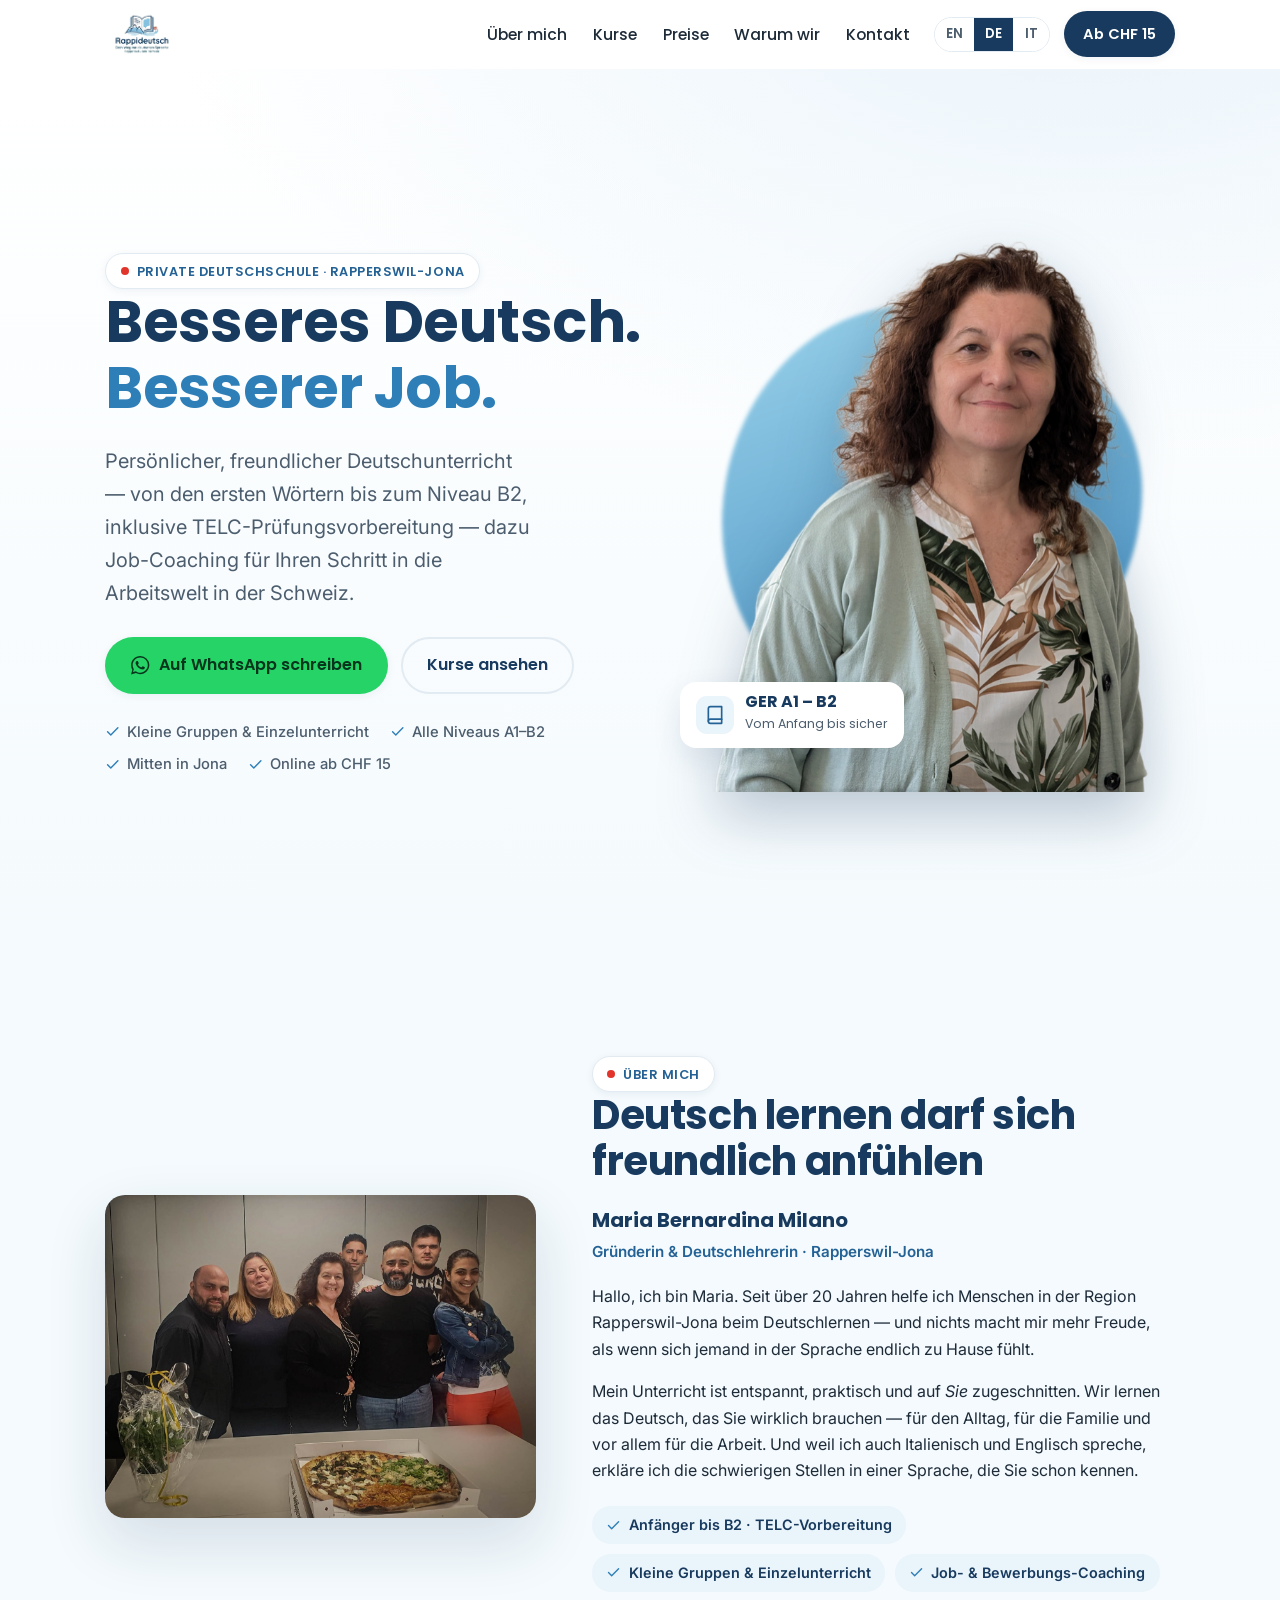
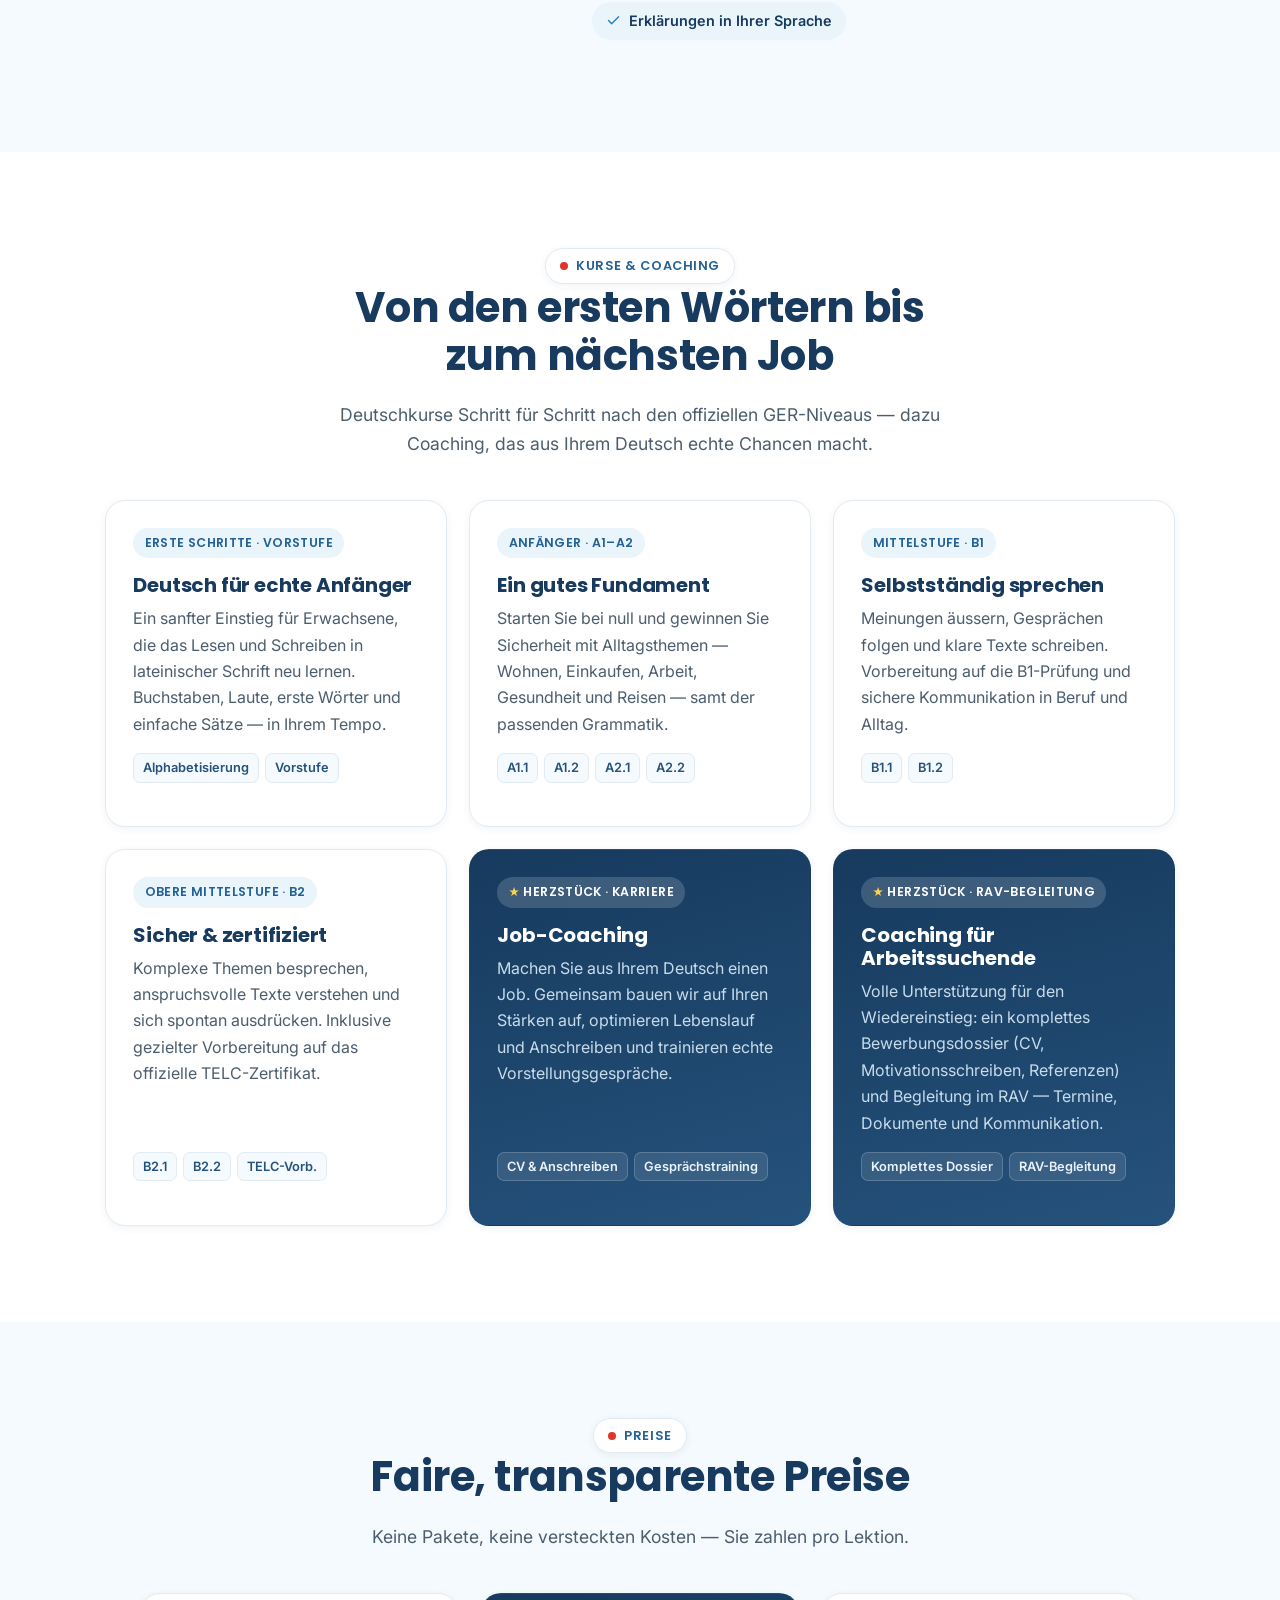
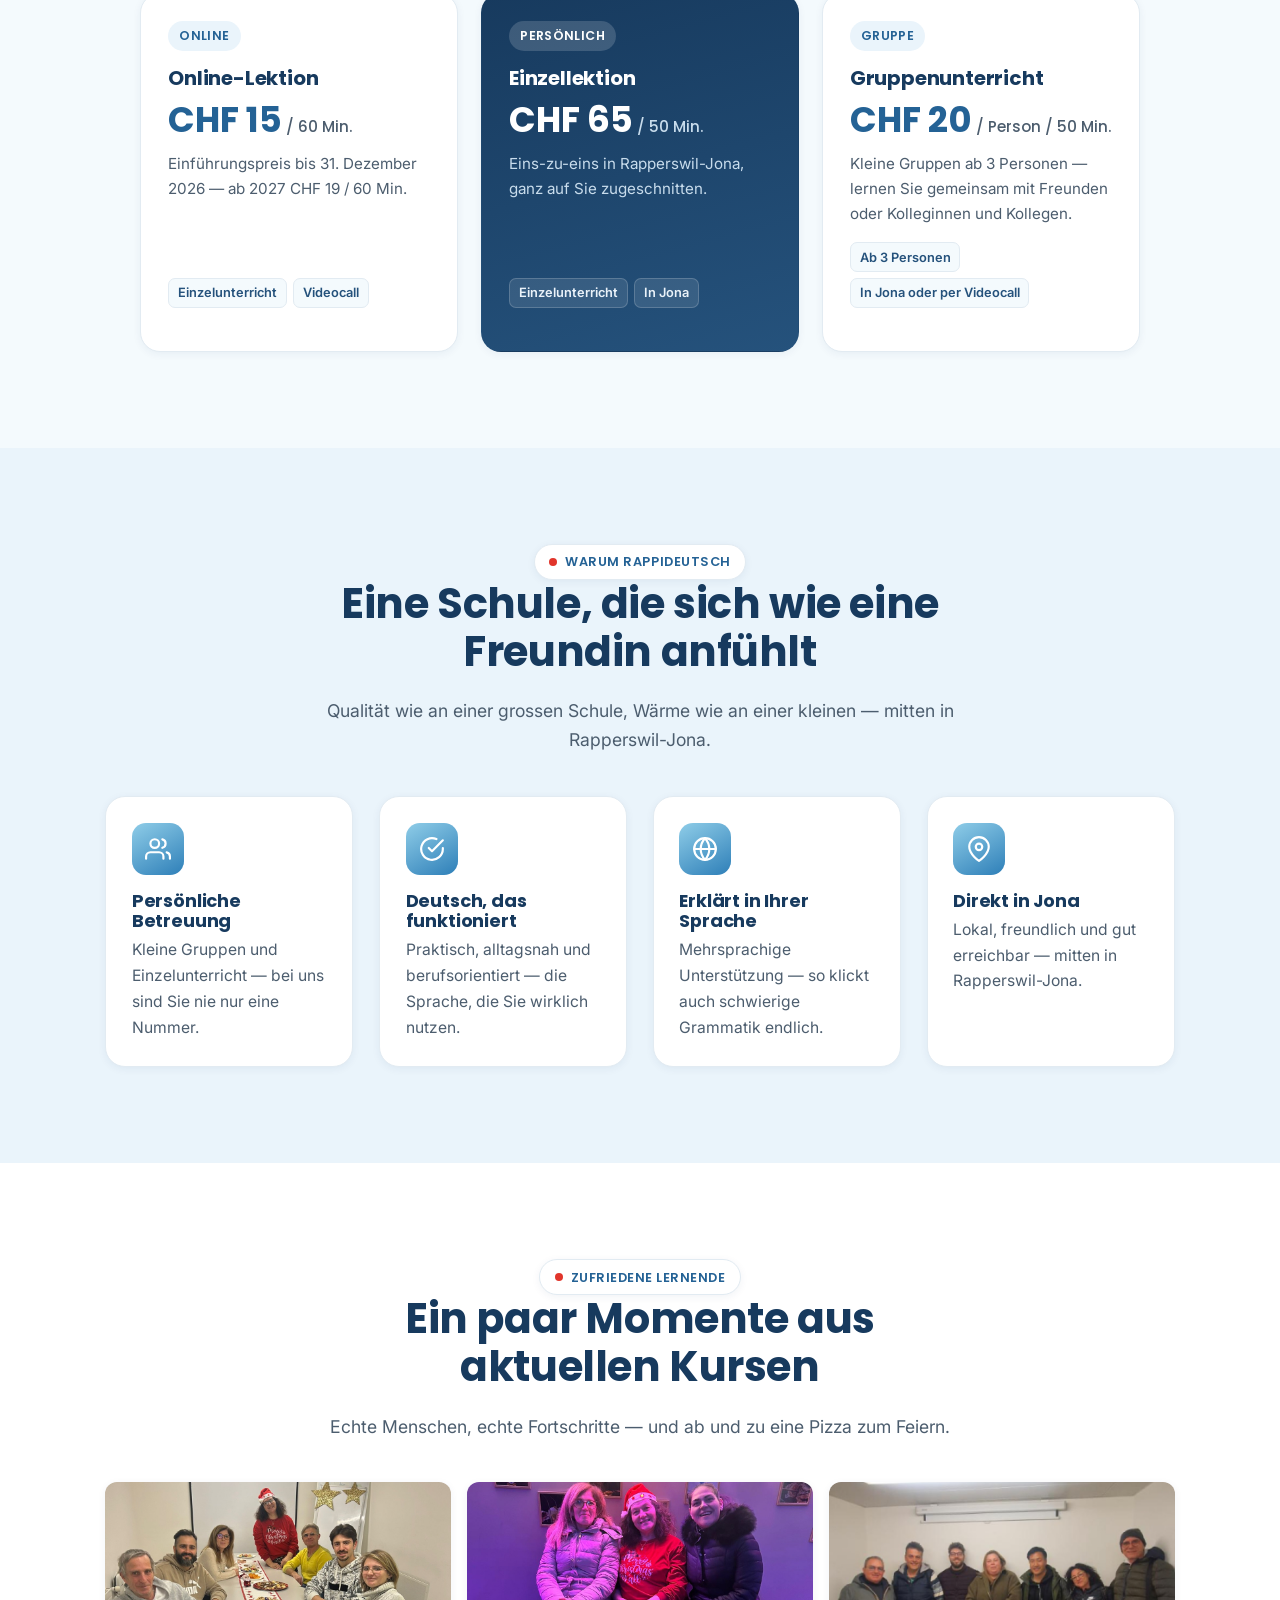
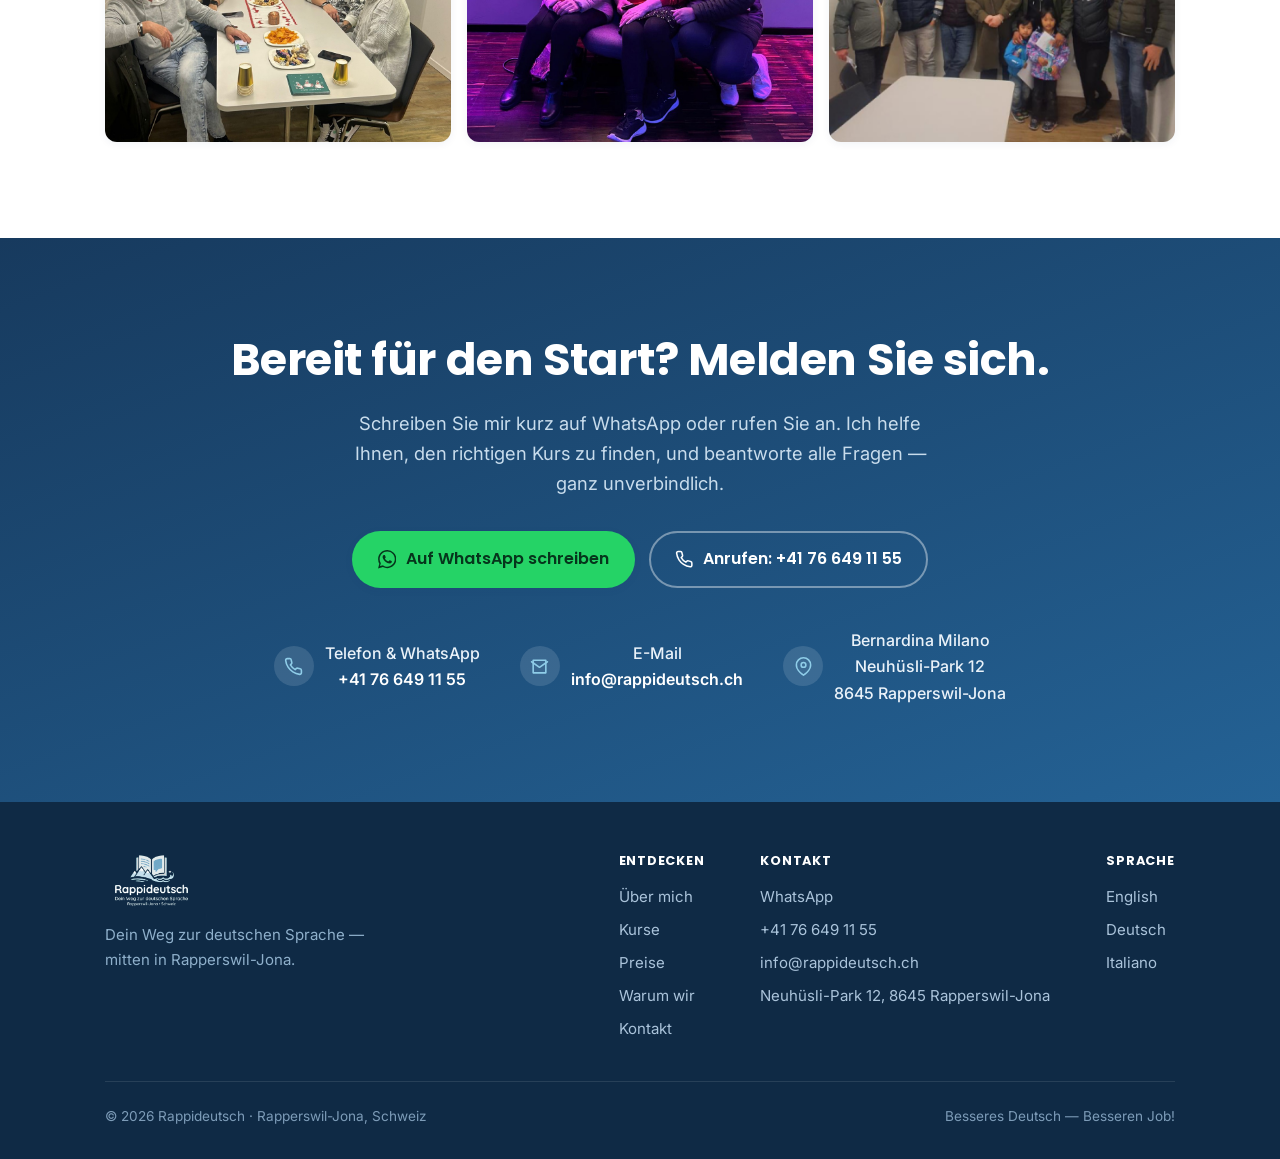
==== commit 01082d71: "feat: add Italian version of the site Full copy-translation of the German page into docs/it/ (formal" ====
--- a/docs/de/index.html
+++ b/docs/de/index.html
@@ -9,6 +9,7 @@
   <link rel="icon" href="../assets/img/favicon.svg" type="image/svg+xml" />
   <link rel="alternate" hreflang="en" href="../" />
   <link rel="alternate" hreflang="de" href="./" />
+  <link rel="alternate" hreflang="it" href="../it/" />
 
   <!-- Open Graph -->
   <meta property="og:title" content="Rappideutsch — Private Deutschschule in Rapperswil-Jona" />
@@ -44,6 +45,7 @@
         <div class="lang-switch" aria-label="Sprache">
           <a href="../">EN</a>
           <a href="./" class="active" aria-current="page">DE</a>
+          <a href="../it/">IT</a>
         </div>
         <a class="btn btn-primary btn-sm nav-cta" href="#prices">Ab CHF 15</a>
         <button class="nav-toggle" aria-label="Menü öffnen" aria-expanded="false" aria-controls="nav-links">
@@ -323,6 +325,7 @@
             <ul>
               <li><a href="../">English</a></li>
               <li><a href="./">Deutsch</a></li>
+              <li><a href="../it/">Italiano</a></li>
             </ul>
           </div>
         </div>
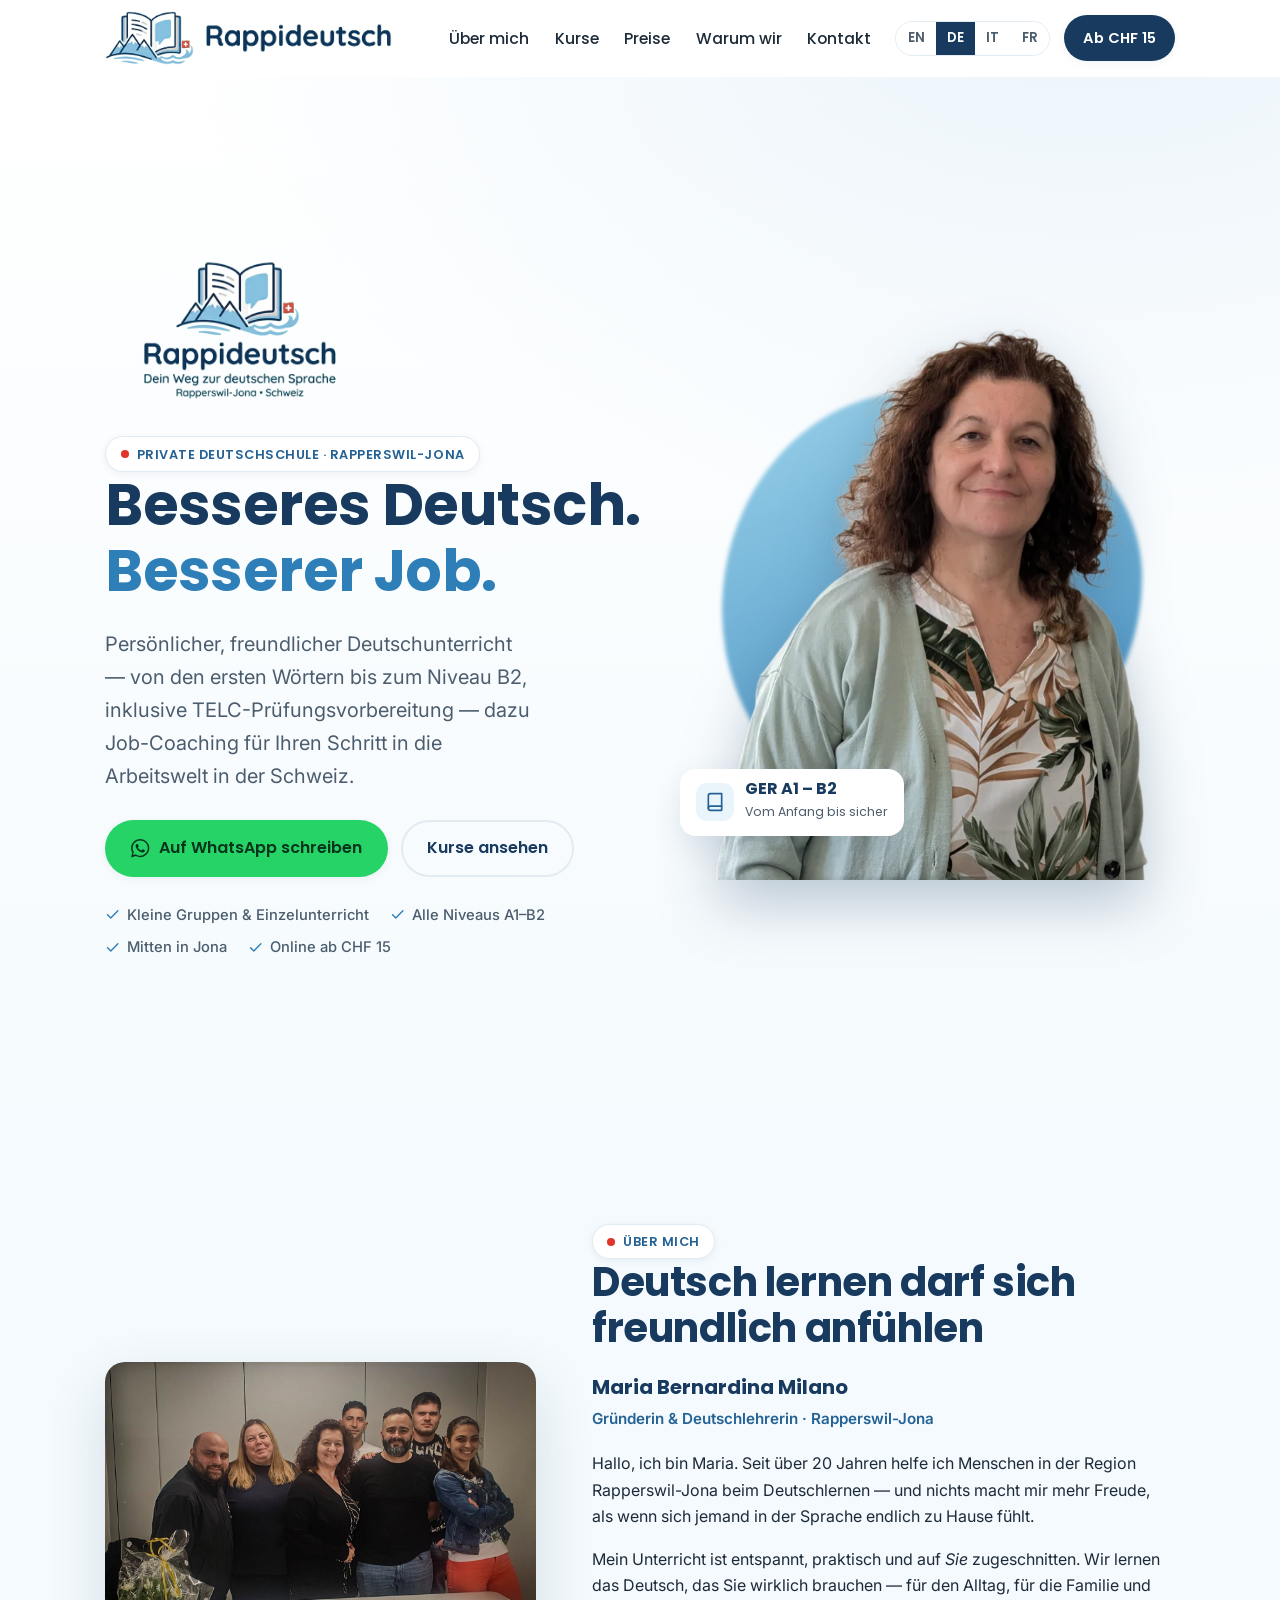
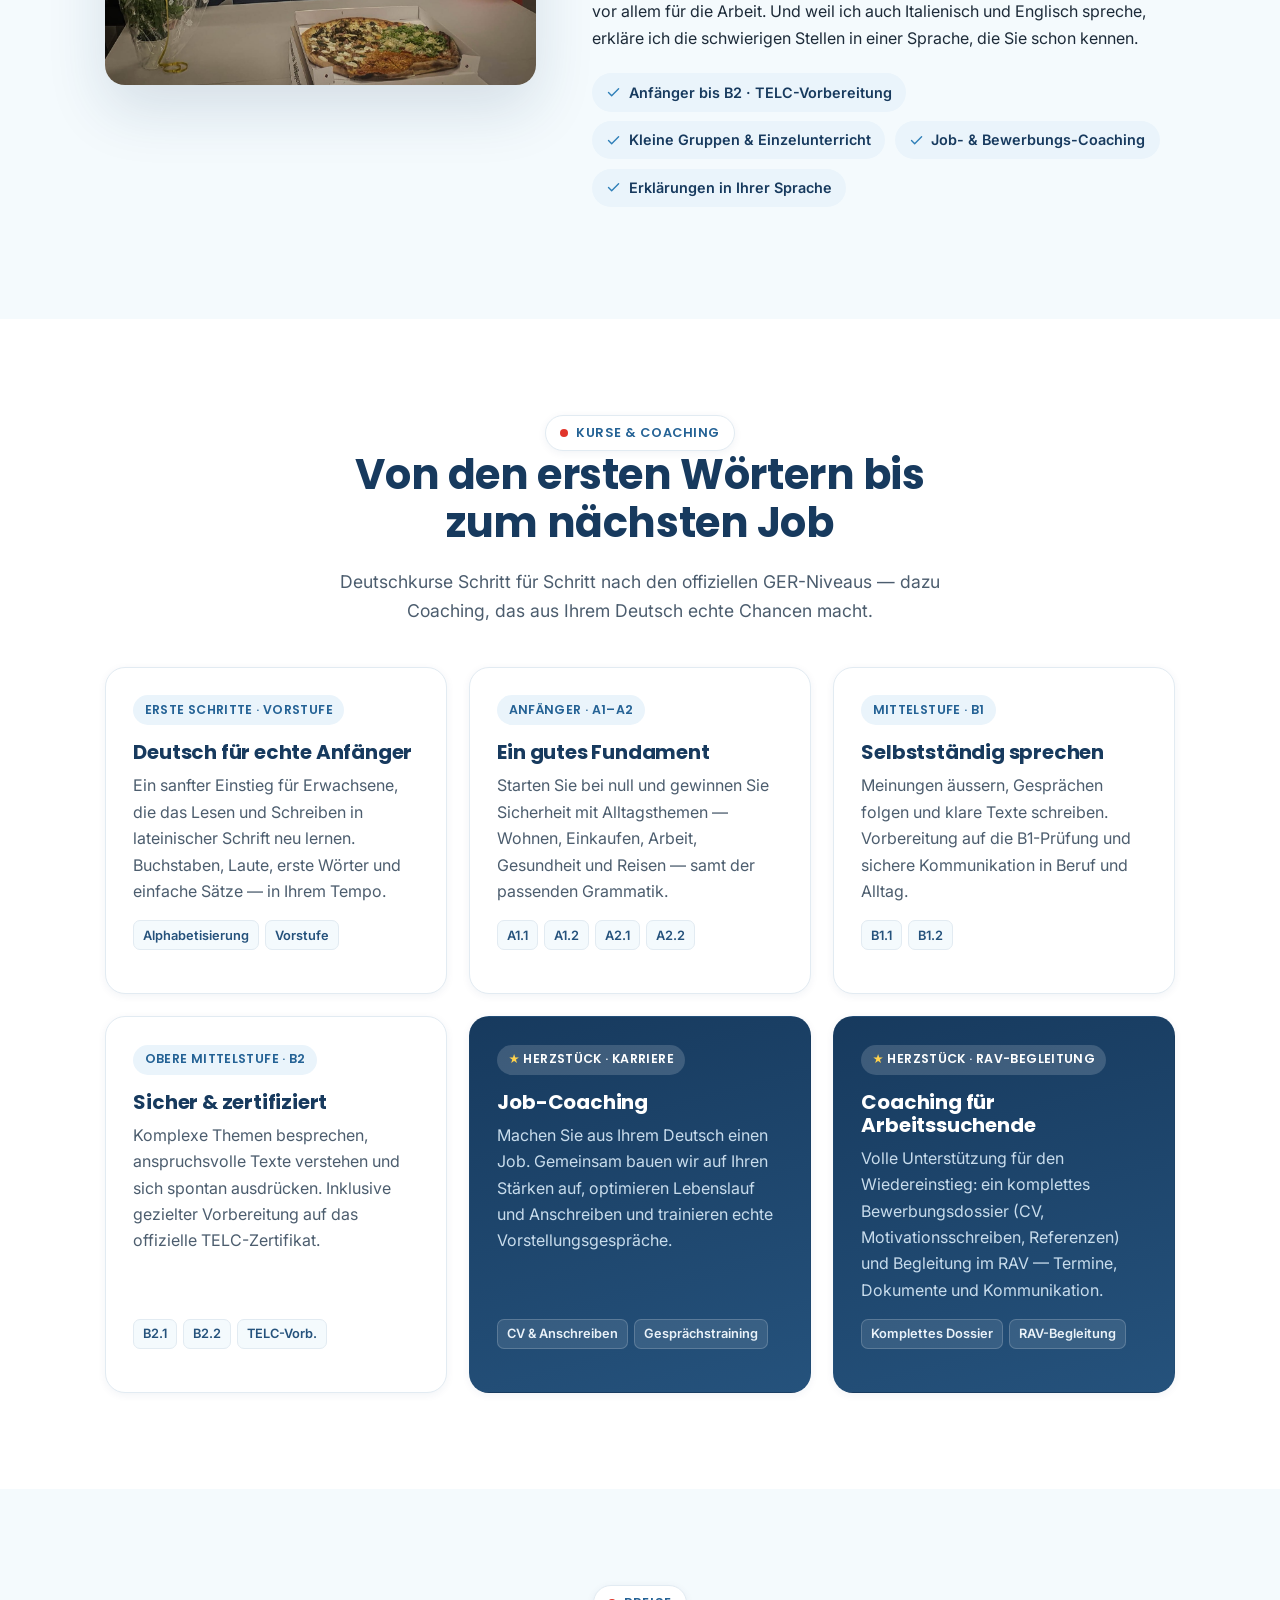
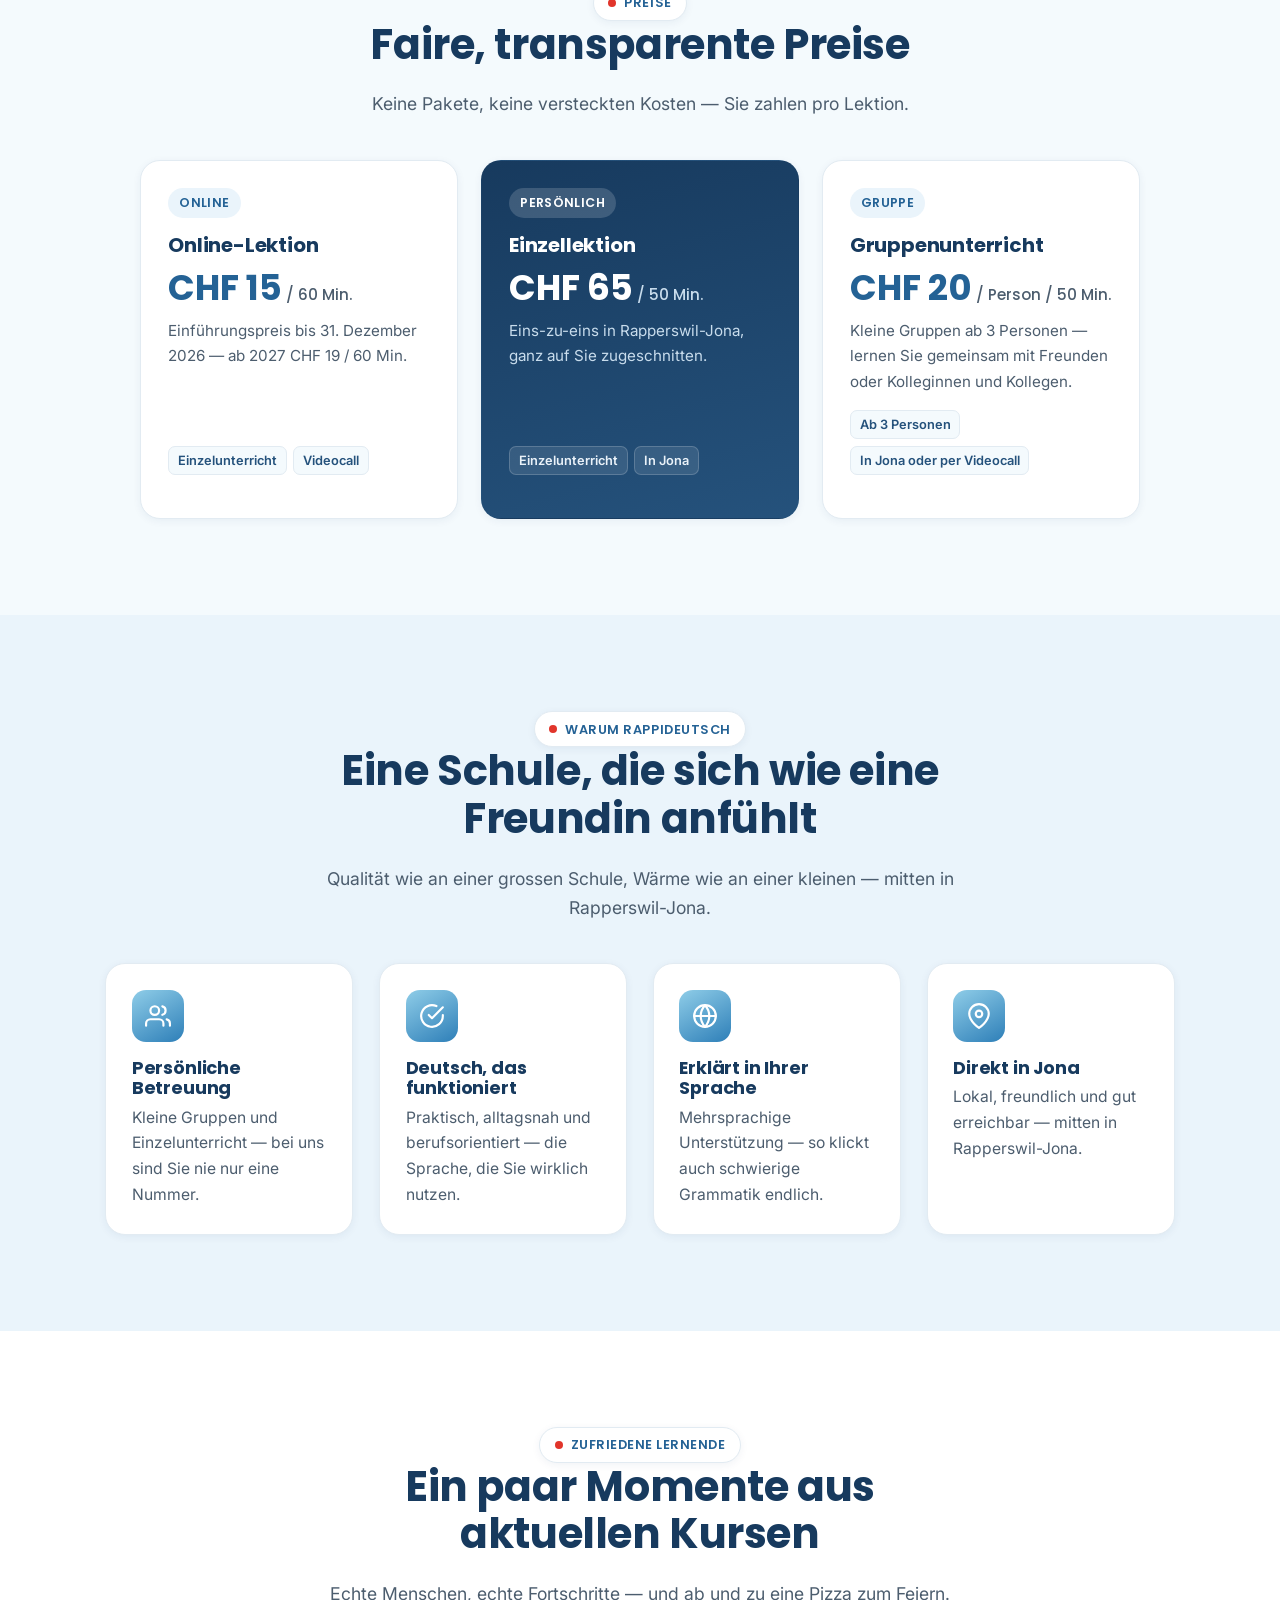
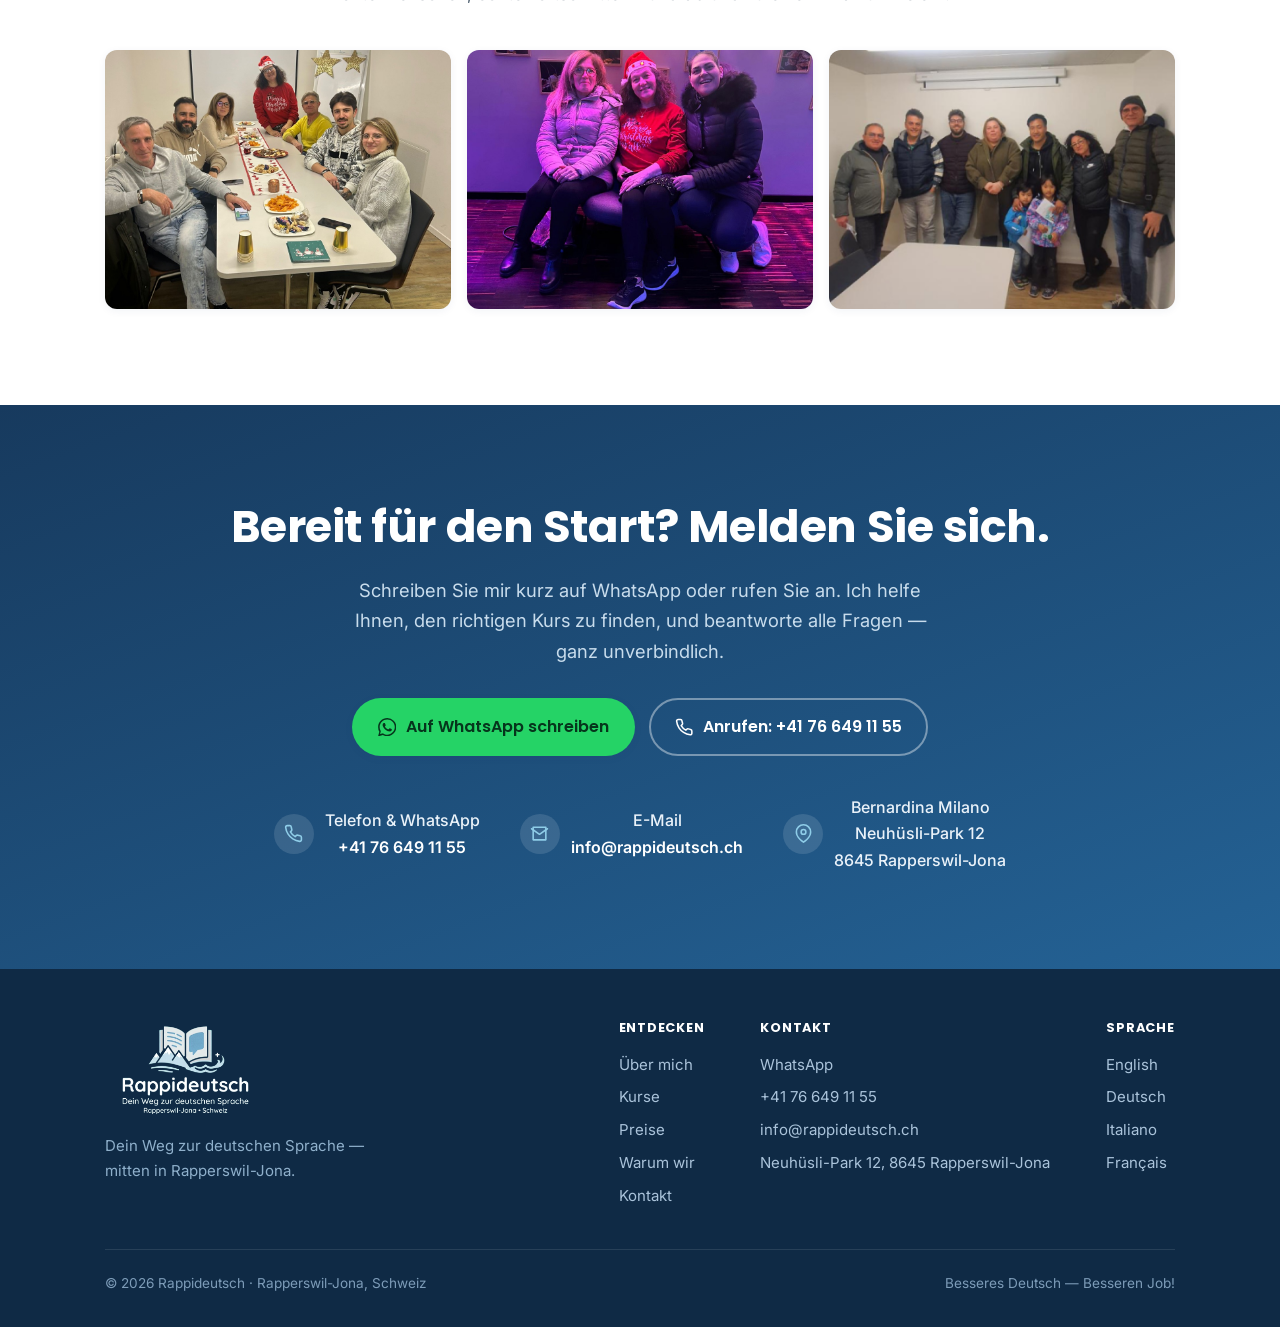
==== commit 78be5f51: "wip: more prominent logo (header lockup, hero logo, bigger footer logo) First attempt at Maria's fee" ====
--- a/docs/de/index.html
+++ b/docs/de/index.html
@@ -4,18 +4,91 @@
   <meta charset="UTF-8" />
   <meta name="viewport" content="width=device-width, initial-scale=1.0" />
   <title>Rappideutsch — Private Deutschschule in Rapperswil-Jona</title>
-  <meta name="description" content="Persönlicher, freundlicher Deutschunterricht in Rapperswil-Jona, vom Anfänger bis B2 inkl. TELC-Prüfungsvorbereitung — dazu Job-Coaching für den Schritt in die Arbeitswelt in der Schweiz. Jetzt unverbindlich anfragen." />
+  <meta name="description" content="Deutschkurse in Rapperswil-Jona: von Anfänger bis B2, TELC-Vorbereitung und Job-Coaching. Kleine Gruppen oder Einzelunterricht, online ab CHF 15." />
 
   <link rel="icon" href="../assets/img/favicon.svg" type="image/svg+xml" />
-  <link rel="alternate" hreflang="en" href="../" />
-  <link rel="alternate" hreflang="de" href="./" />
-  <link rel="alternate" hreflang="it" href="../it/" />
+  <link rel="canonical" href="https://rappideutsch.ch/de/" />
+  <link rel="alternate" hreflang="x-default" href="https://rappideutsch.ch/" />
+  <link rel="alternate" hreflang="en" href="https://rappideutsch.ch/" />
+  <link rel="alternate" hreflang="de" href="https://rappideutsch.ch/de/" />
+  <link rel="alternate" hreflang="it" href="https://rappideutsch.ch/it/" />
+  <link rel="alternate" hreflang="fr" href="https://rappideutsch.ch/fr/" />
 
   <!-- Open Graph -->
   <meta property="og:title" content="Rappideutsch — Private Deutschschule in Rapperswil-Jona" />
   <meta property="og:description" content="Besseres Deutsch. Besserer Job. Freundlicher Deutschunterricht & Job-Coaching in Rapperswil-Jona." />
   <meta property="og:image" content="https://rappideutsch.ch/assets/img/logo-og.jpg" />
   <meta property="og:type" content="website" />
+  <meta property="og:url" content="https://rappideutsch.ch/de/" />
+  <meta property="og:locale" content="de_CH" />
+  <meta property="og:image:width" content="1200" />
+  <meta property="og:image:height" content="823" />
+  <meta name="twitter:card" content="summary_large_image" />
+
+  <!-- Structured data (local business card in search results) -->
+  <script type="application/ld+json">
+{
+  "@context": "https://schema.org",
+  "@type": [
+    "LanguageSchool",
+    "LocalBusiness"
+  ],
+  "@id": "https://rappideutsch.ch/#school",
+  "name": "Rappideutsch",
+  "url": "https://rappideutsch.ch/de/",
+  "inLanguage": "de",
+  "description": "Deutschkurse in Rapperswil-Jona: von Anfänger bis B2, TELC-Vorbereitung und Job-Coaching. Kleine Gruppen oder Einzelunterricht, online ab CHF 15.",
+  "image": "https://rappideutsch.ch/assets/img/logo-og.jpg",
+  "logo": "https://rappideutsch.ch/assets/img/logo.png",
+  "telephone": "+41766491155",
+  "email": "info@rappideutsch.ch",
+  "priceRange": "CHF 15–65",
+  "currenciesAccepted": "CHF",
+  "address": {
+    "@type": "PostalAddress",
+    "streetAddress": "Neuhüsli-Park 12",
+    "postalCode": "8645",
+    "addressLocality": "Rapperswil-Jona",
+    "addressRegion": "SG",
+    "addressCountry": "CH"
+  },
+  "areaServed": {
+    "@type": "Place",
+    "name": "Rapperswil-Jona, Switzerland"
+  },
+  "founder": {
+    "@type": "Person",
+    "name": "Maria Bernardina Milano",
+    "jobTitle": "Gründerin & Deutschlehrerin"
+  },
+  "knowsLanguage": [
+    "de",
+    "it",
+    "en"
+  ],
+  "makesOffer": [
+    {
+      "@type": "Offer",
+      "name": "Online-Lektion (60 Min.)",
+      "price": "15",
+      "priceCurrency": "CHF",
+      "priceValidUntil": "2026-12-31"
+    },
+    {
+      "@type": "Offer",
+      "name": "Einzellektion vor Ort (50 Min.)",
+      "price": "65",
+      "priceCurrency": "CHF"
+    },
+    {
+      "@type": "Offer",
+      "name": "Gruppenunterricht, pro Person (50 Min.)",
+      "price": "20",
+      "priceCurrency": "CHF"
+    }
+  ]
+}
+  </script>
 
   <!-- Fonts -->
   <link rel="preconnect" href="https://fonts.googleapis.com" />
@@ -30,7 +103,8 @@
   <header class="site-header">
     <nav class="nav wrap" aria-label="Hauptmenü">
       <a class="brand" href="./" aria-label="Rappideutsch Startseite">
-        <img src="../assets/img/logo.png" alt="Rappideutsch" />
+        <img class="brand-mark" src="../assets/img/logo-mark.webp" alt="" width="480" height="291" />
+        <img class="brand-word" src="../assets/img/logo-wordmark.webp" alt="Rappideutsch" width="900" height="145" />
       </a>
 
       <ul class="nav-links" id="nav-links">
@@ -46,6 +120,7 @@
           <a href="../">EN</a>
           <a href="./" class="active" aria-current="page">DE</a>
           <a href="../it/">IT</a>
+          <a href="../fr/">FR</a>
         </div>
         <a class="btn btn-primary btn-sm nav-cta" href="#prices">Ab CHF 15</a>
         <button class="nav-toggle" aria-label="Menü öffnen" aria-expanded="false" aria-controls="nav-links">
@@ -60,6 +135,7 @@
     <section class="hero" id="top">
       <div class="wrap hero-grid">
         <div class="hero-copy">
+          <img class="hero-logo" src="../assets/img/logo.png" alt="Rappideutsch – Dein Weg zur deutschen Sprache" width="620" height="387" />
           <span class="eyebrow"><span class="dot"></span> Private Deutschschule · Rapperswil-Jona</span>
           <h1>Besseres Deutsch.<br /><span class="accent">Besserer Job.</span></h1>
           <p class="hero-lead">Persönlicher, freundlicher Deutschunterricht — von den ersten Wörtern bis zum Niveau B2, inklusive TELC-Prüfungsvorbereitung — dazu Job-Coaching für Ihren Schritt in die Arbeitswelt in der Schweiz.</p>
@@ -80,7 +156,7 @@
 
         <div class="hero-visual">
           <div class="hero-blob" aria-hidden="true"></div>
-          <img class="hero-photo" src="../assets/img/teacher.png" alt="Maria, Ihre Deutschlehrerin bei Rappideutsch" width="440" />
+          <img class="hero-photo" src="../assets/img/teacher.webp" alt="Maria, Ihre Deutschlehrerin bei Rappideutsch" width="440" height="555" fetchpriority="high" />
           <div class="hero-badge">
             <span class="badge-icon">
               <svg viewBox="0 0 24 24" fill="none" stroke="currentColor" stroke-width="2" stroke-linecap="round" stroke-linejoin="round"><path d="M4 19.5A2.5 2.5 0 016.5 17H20"/><path d="M6.5 2H20v20H6.5A2.5 2.5 0 014 19.5v-15A2.5 2.5 0 016.5 2z"/></svg>
@@ -326,6 +402,7 @@
               <li><a href="../">English</a></li>
               <li><a href="./">Deutsch</a></li>
               <li><a href="../it/">Italiano</a></li>
+              <li><a href="../fr/">Français</a></li>
             </ul>
           </div>
         </div>
--- a/docs/assets/styles.css
+++ b/docs/assets/styles.css
@@ -149,8 +149,12 @@
   gap: 1.5rem;
   padding-block: .7rem;
 }
-.brand { display: flex; align-items: center; gap: .6rem; margin-right: auto; }
-.brand img { height: 46px; width: auto; }
+/* brand lockup: icon + wordmark cropped from the logo, laid out side by side
+   so the name is legible at header size */
+.brand { display: flex; align-items: center; gap: .7rem; margin-right: auto; }
+.brand img { width: auto; display: block; }
+.brand .brand-mark { height: 54px; }
+.brand .brand-word { height: 30px; }
 
 .nav-links {
   display: flex;
@@ -230,6 +234,12 @@
   gap: clamp(1.5rem, 4vw, 3rem);
   align-items: center;
   padding-block: clamp(2.5rem, 6vw, 4.5rem);
+}
+.hero-logo {
+  display: block;
+  width: clamp(200px, 24vw, 270px);
+  height: auto;
+  margin-bottom: 1.4rem;
 }
 .hero-copy h1 {
   font-size: clamp(2.3rem, 5.4vw, 3.6rem);
@@ -504,7 +514,7 @@
   align-items: flex-start;
   margin-bottom: 2rem;
 }
-.footer-brand img { height: 60px; width: auto; }
+.footer-brand img { height: 104px; width: auto; }
 .footer-brand p { margin: .8rem 0 0; max-width: 30ch; color: #8fb0cb; }
 .footer-cols { display: flex; gap: 3.5rem; flex-wrap: wrap; }
 .footer-cols h4 {
@@ -552,6 +562,7 @@
   .hero-grid { grid-template-columns: 1fr; text-align: center; }
   .hero-copy { order: 2; }
   .hero-visual { order: 1; }
+  .hero-logo { margin-inline: auto; }
   .hero-lead { margin-inline: auto; }
   .hero-cta, .hero-trust { justify-content: center; }
   .hero-photo { width: min(320px, 80%); }
@@ -561,6 +572,11 @@
   .about-photo { order: 2; max-width: 460px; margin-inline: auto; }
 }
 
+@media (max-width: 600px) {
+  .brand .brand-mark { height: 46px; }
+  .brand .brand-word { display: none; }   /* the full logo sits right below in the hero */
+}
+
 @media (max-width: 480px) {
   .nav-actions .nav-cta { display: none; }
 }
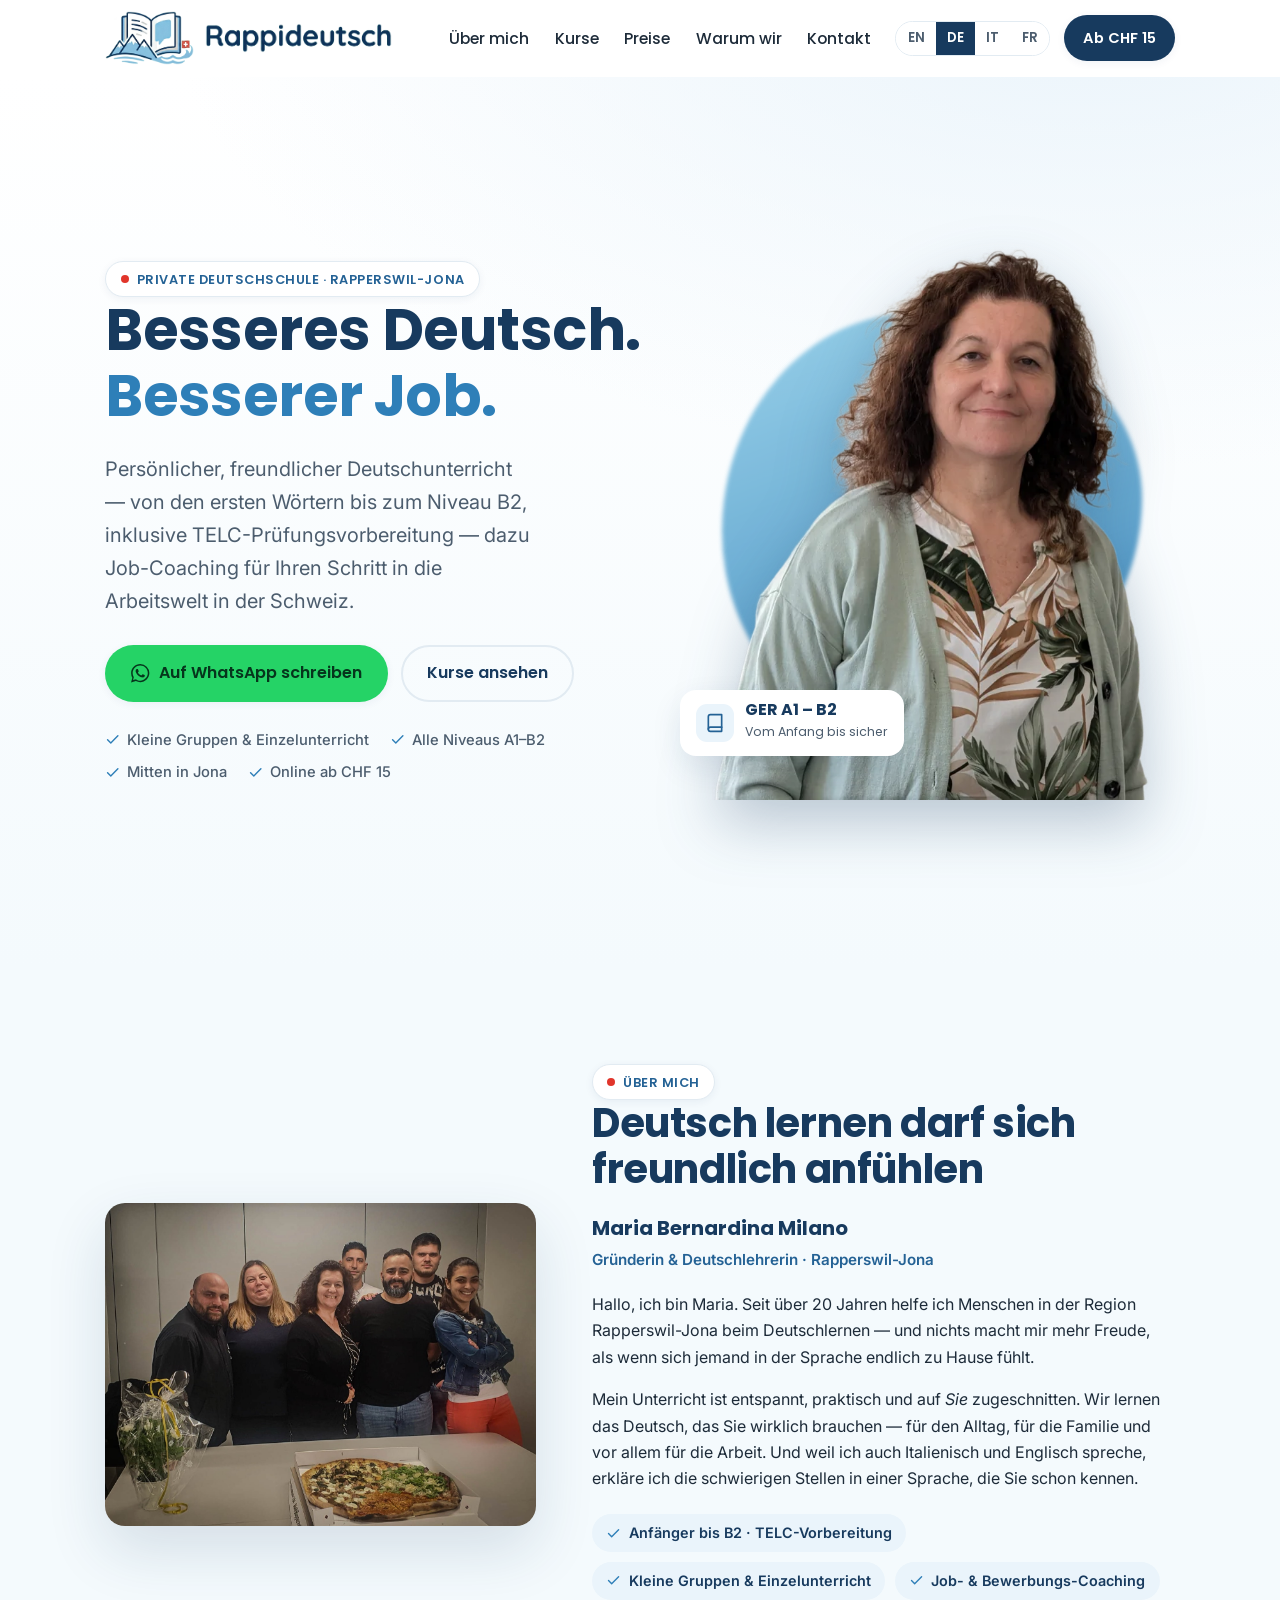
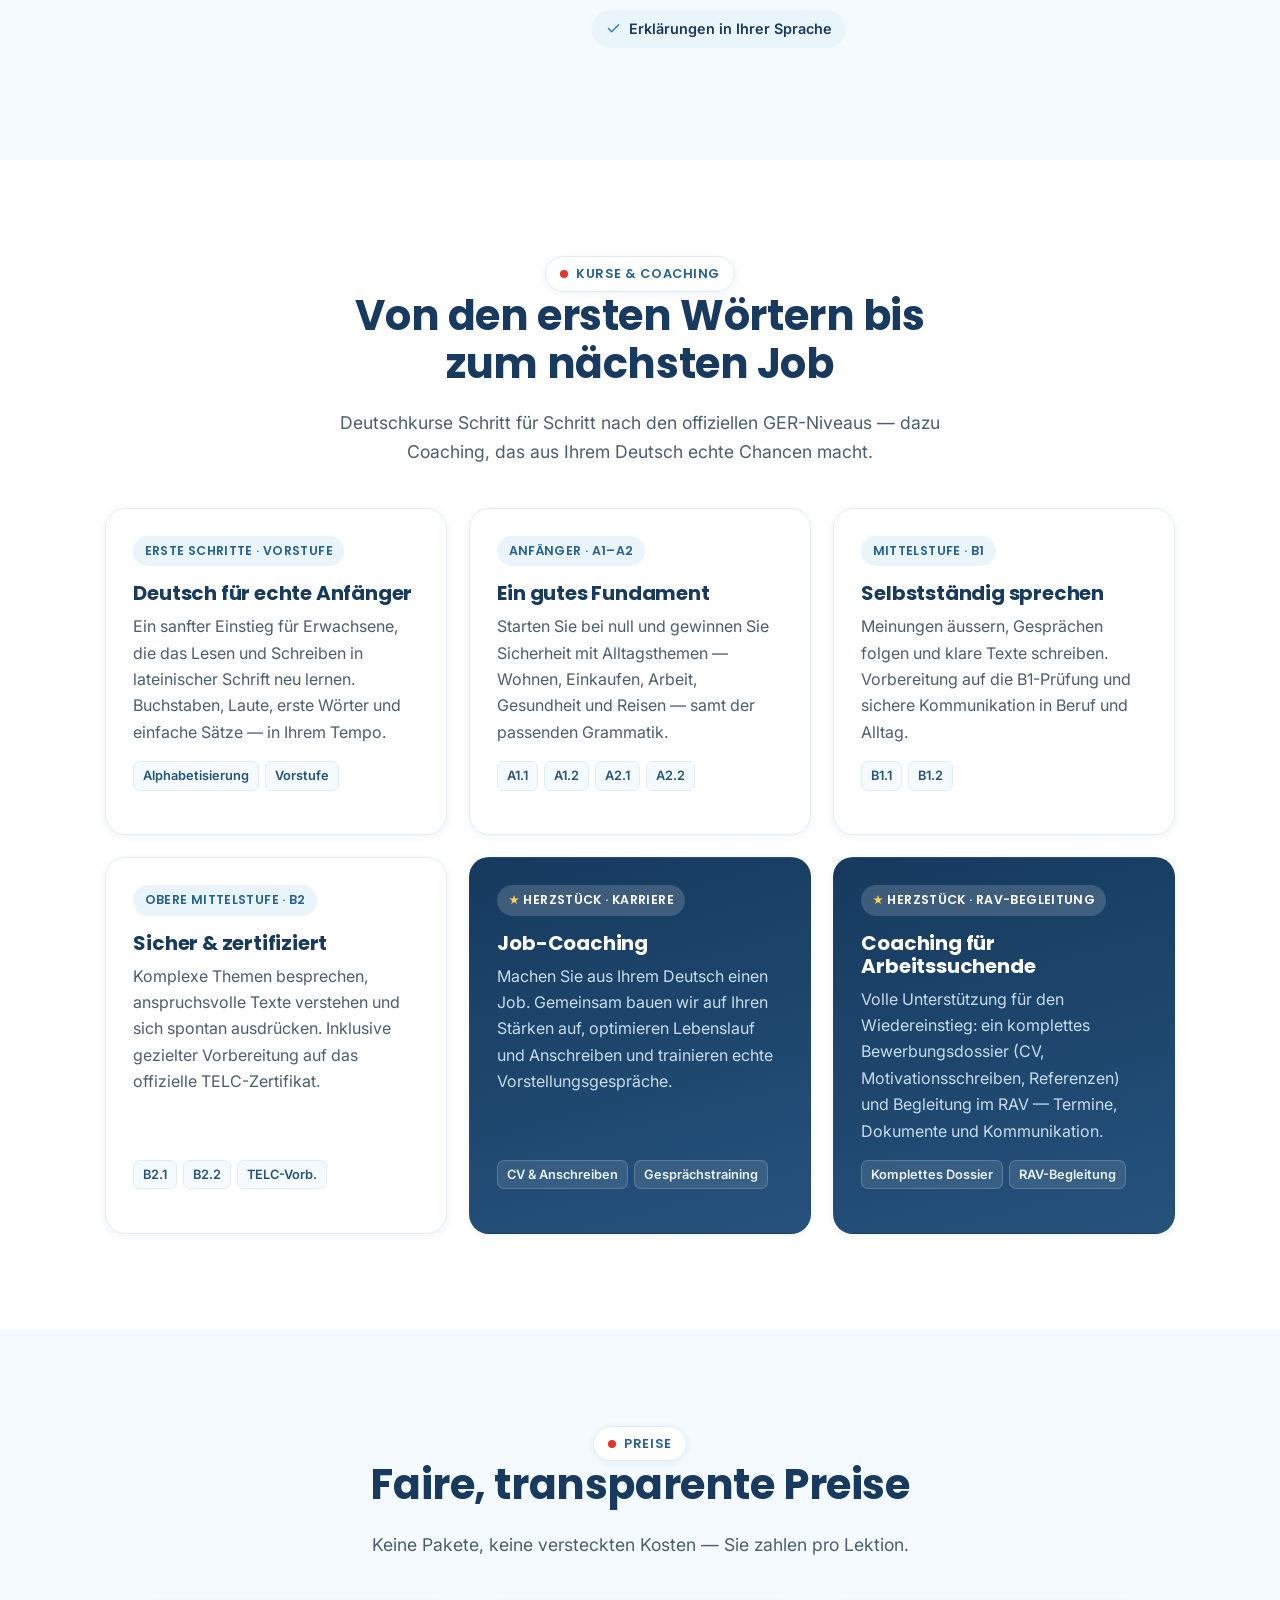
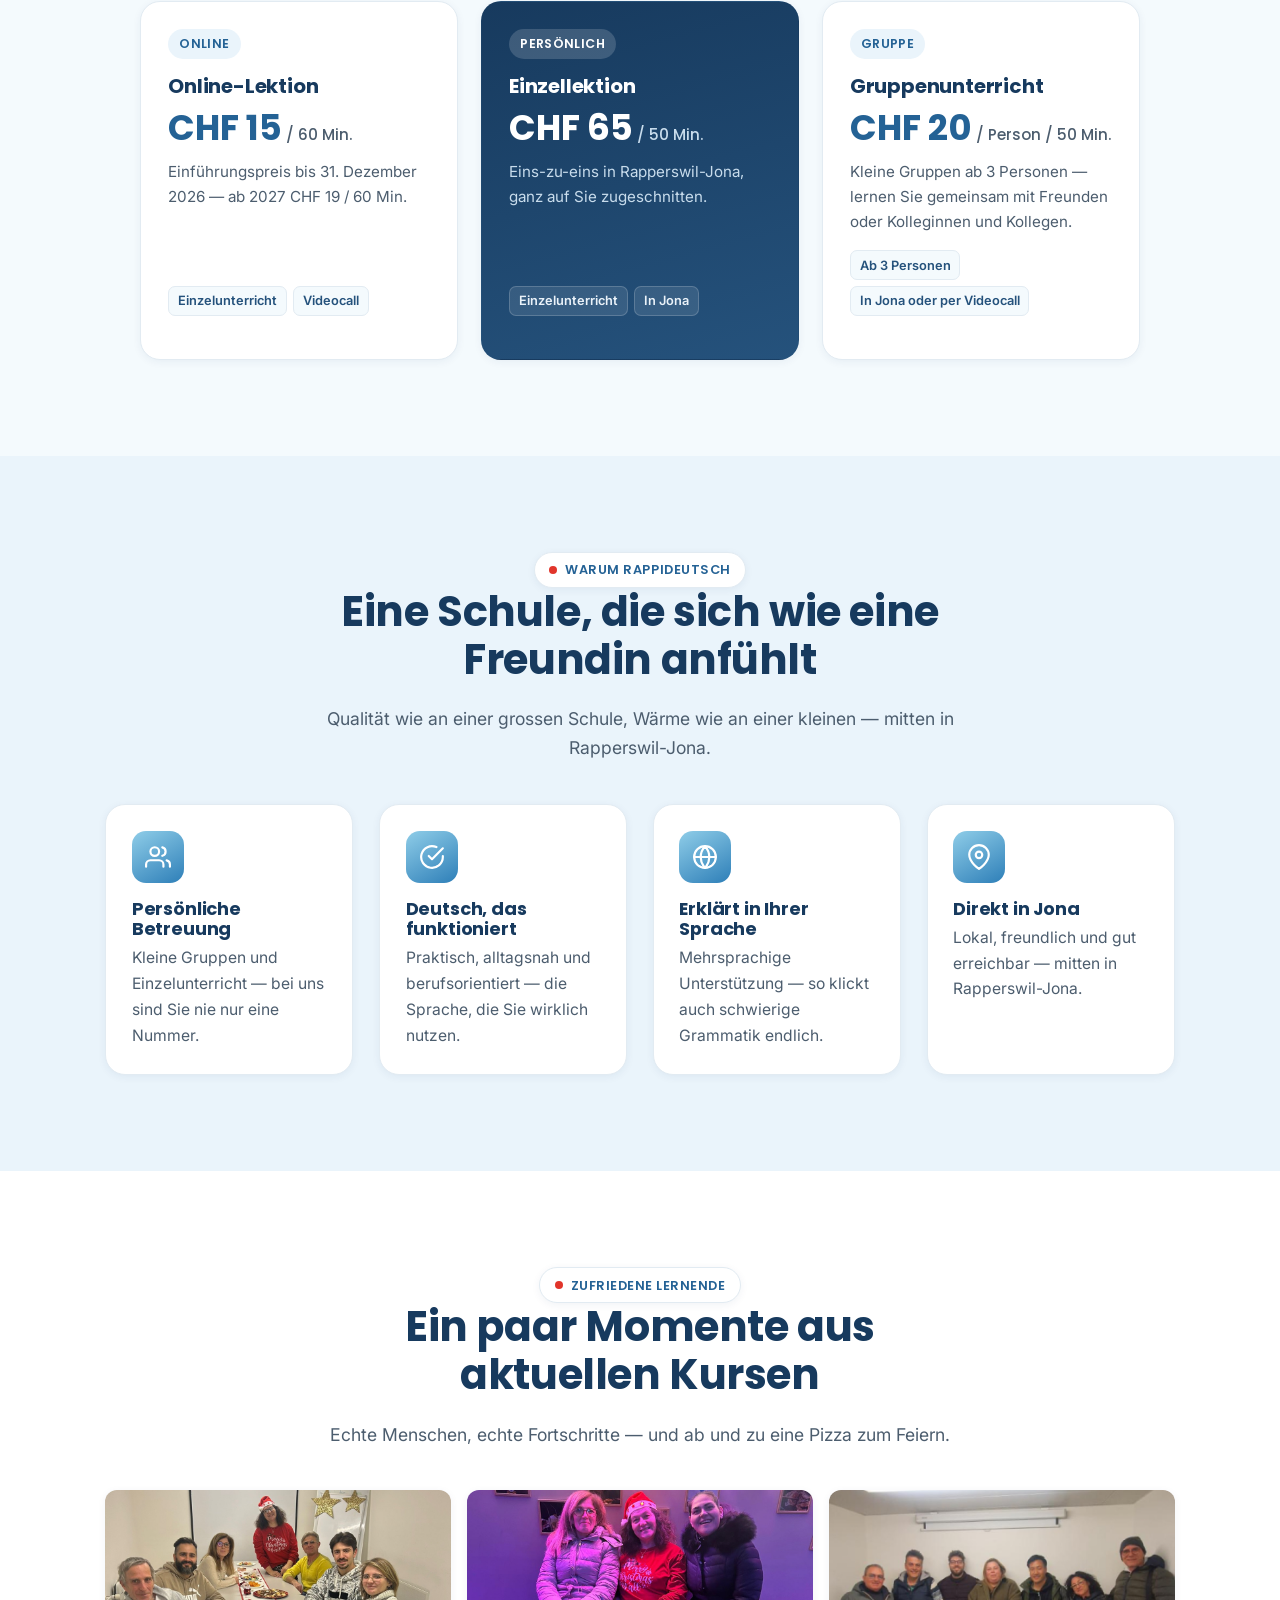
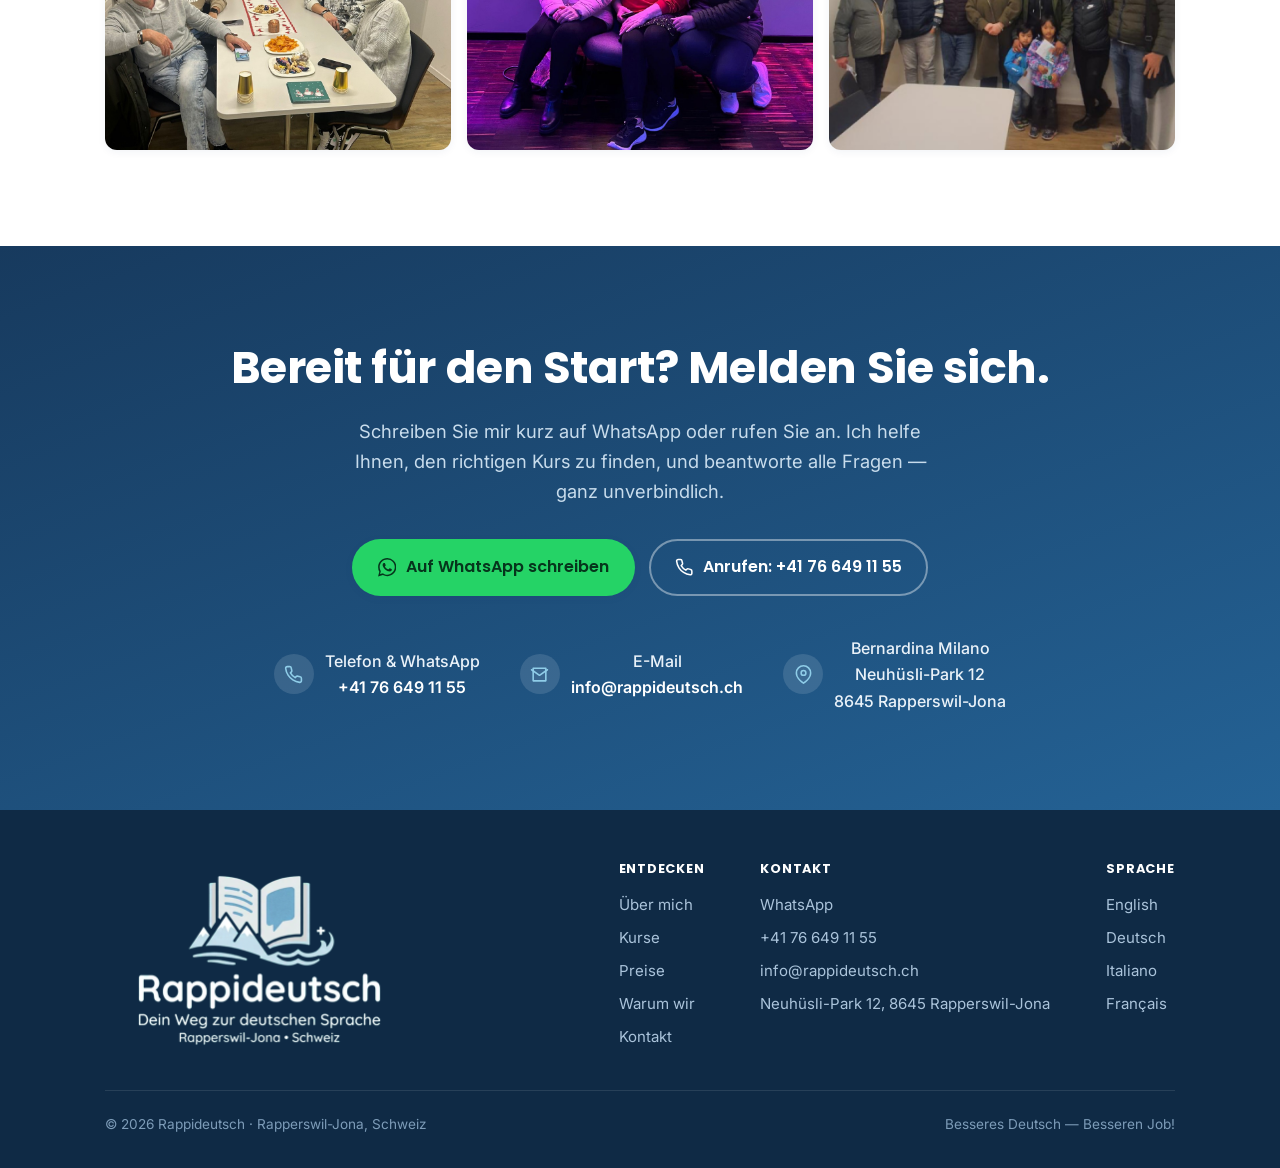
==== commit 4e66d0bf: "Simplify logo prominence: drop hero logo, resize footer logo Header lockup from the first attempt st" ====
--- a/docs/de/index.html
+++ b/docs/de/index.html
@@ -135,7 +135,6 @@
     <section class="hero" id="top">
       <div class="wrap hero-grid">
         <div class="hero-copy">
-          <img class="hero-logo" src="../assets/img/logo.png" alt="Rappideutsch – Dein Weg zur deutschen Sprache" width="620" height="387" />
           <span class="eyebrow"><span class="dot"></span> Private Deutschschule · Rapperswil-Jona</span>
           <h1>Besseres Deutsch.<br /><span class="accent">Besserer Job.</span></h1>
           <p class="hero-lead">Persönlicher, freundlicher Deutschunterricht — von den ersten Wörtern bis zum Niveau B2, inklusive TELC-Prüfungsvorbereitung — dazu Job-Coaching für Ihren Schritt in die Arbeitswelt in der Schweiz.</p>
@@ -374,7 +373,6 @@
       <div class="footer-top">
         <div class="footer-brand">
           <img src="../assets/img/logo-dark.png" alt="Rappideutsch" />
-          <p>Dein Weg zur deutschen Sprache — mitten in Rapperswil-Jona.</p>
         </div>
         <div class="footer-cols">
           <div>
--- a/docs/assets/styles.css
+++ b/docs/assets/styles.css
@@ -234,12 +234,6 @@
   gap: clamp(1.5rem, 4vw, 3rem);
   align-items: center;
   padding-block: clamp(2.5rem, 6vw, 4.5rem);
-}
-.hero-logo {
-  display: block;
-  width: clamp(200px, 24vw, 270px);
-  height: auto;
-  margin-bottom: 1.4rem;
 }
 .hero-copy h1 {
   font-size: clamp(2.3rem, 5.4vw, 3.6rem);
@@ -514,8 +508,7 @@
   align-items: flex-start;
   margin-bottom: 2rem;
 }
-.footer-brand img { height: 104px; width: auto; }
-.footer-brand p { margin: .8rem 0 0; max-width: 30ch; color: #8fb0cb; }
+.footer-brand img { height: 200px; width: auto; }
 .footer-cols { display: flex; gap: 3.5rem; flex-wrap: wrap; }
 .footer-cols h4 {
   font-family: var(--font-head);
@@ -562,7 +555,6 @@
   .hero-grid { grid-template-columns: 1fr; text-align: center; }
   .hero-copy { order: 2; }
   .hero-visual { order: 1; }
-  .hero-logo { margin-inline: auto; }
   .hero-lead { margin-inline: auto; }
   .hero-cta, .hero-trust { justify-content: center; }
   .hero-photo { width: min(320px, 80%); }
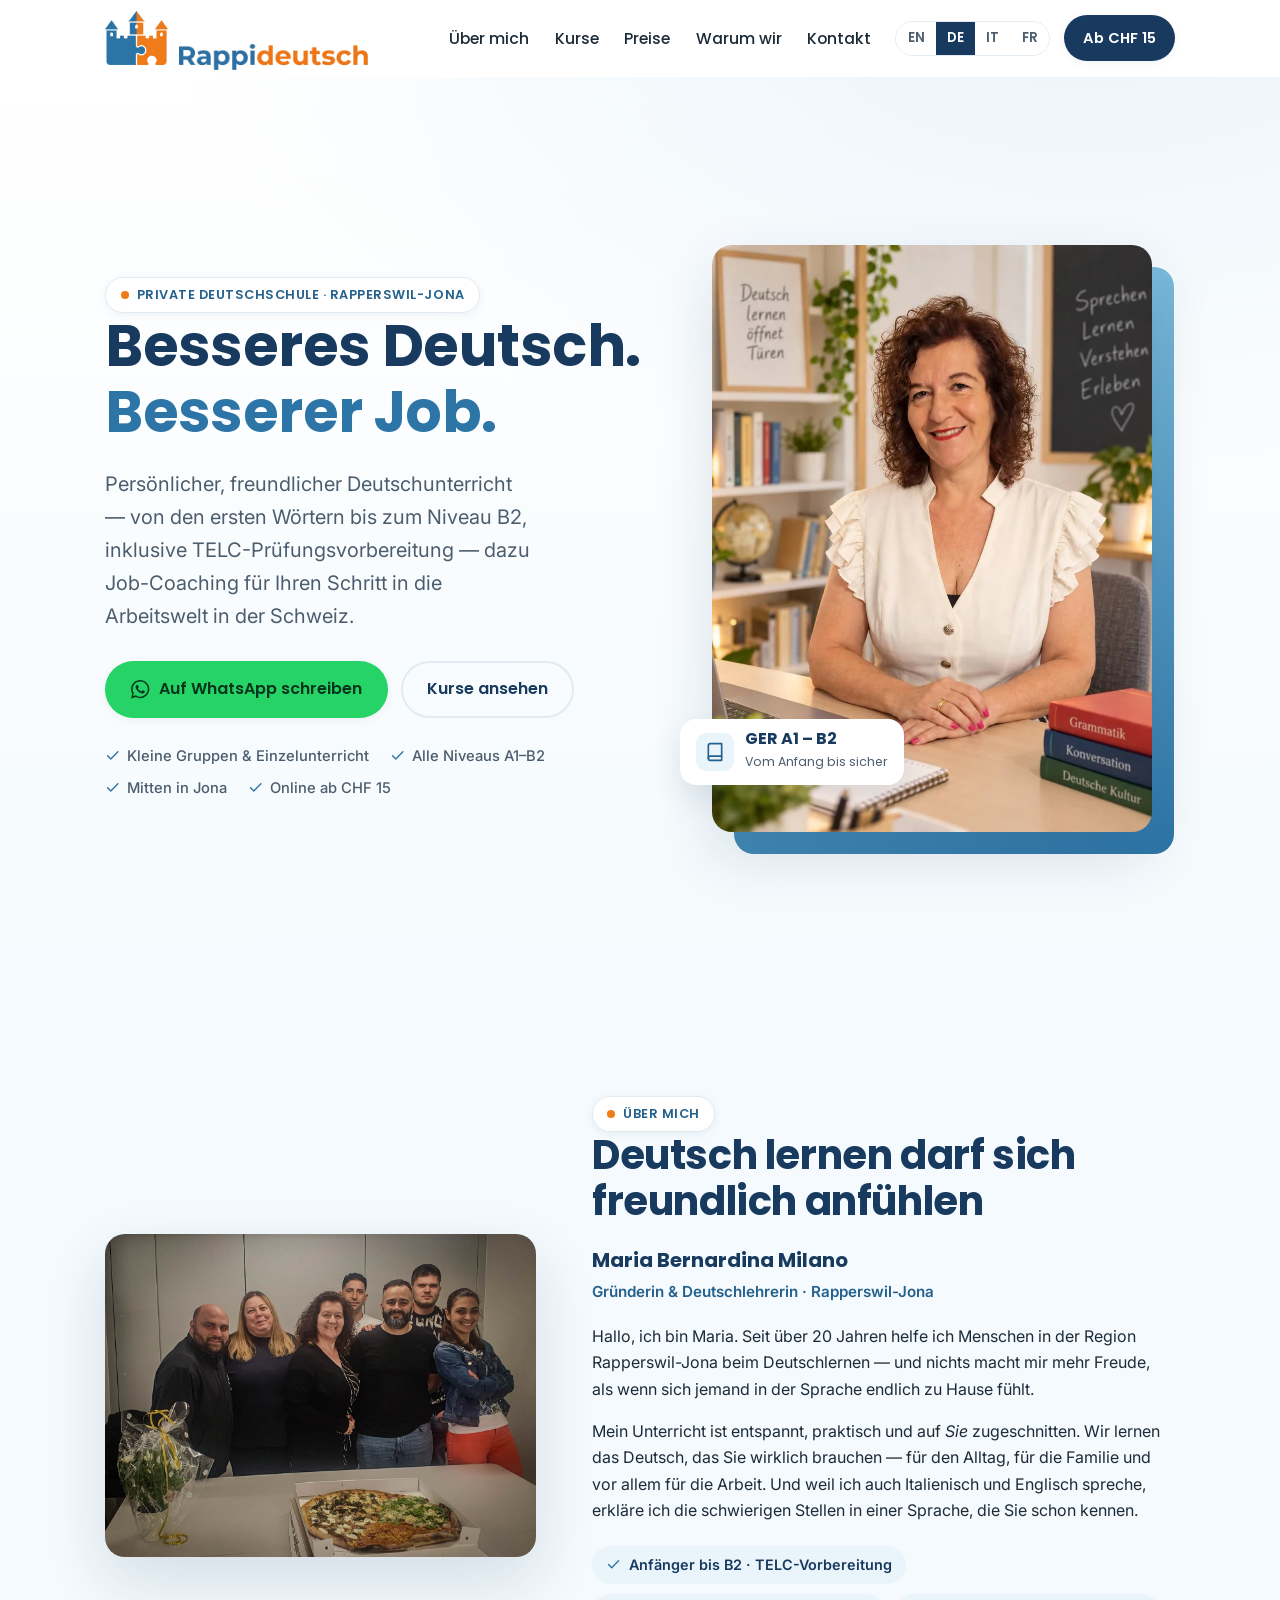
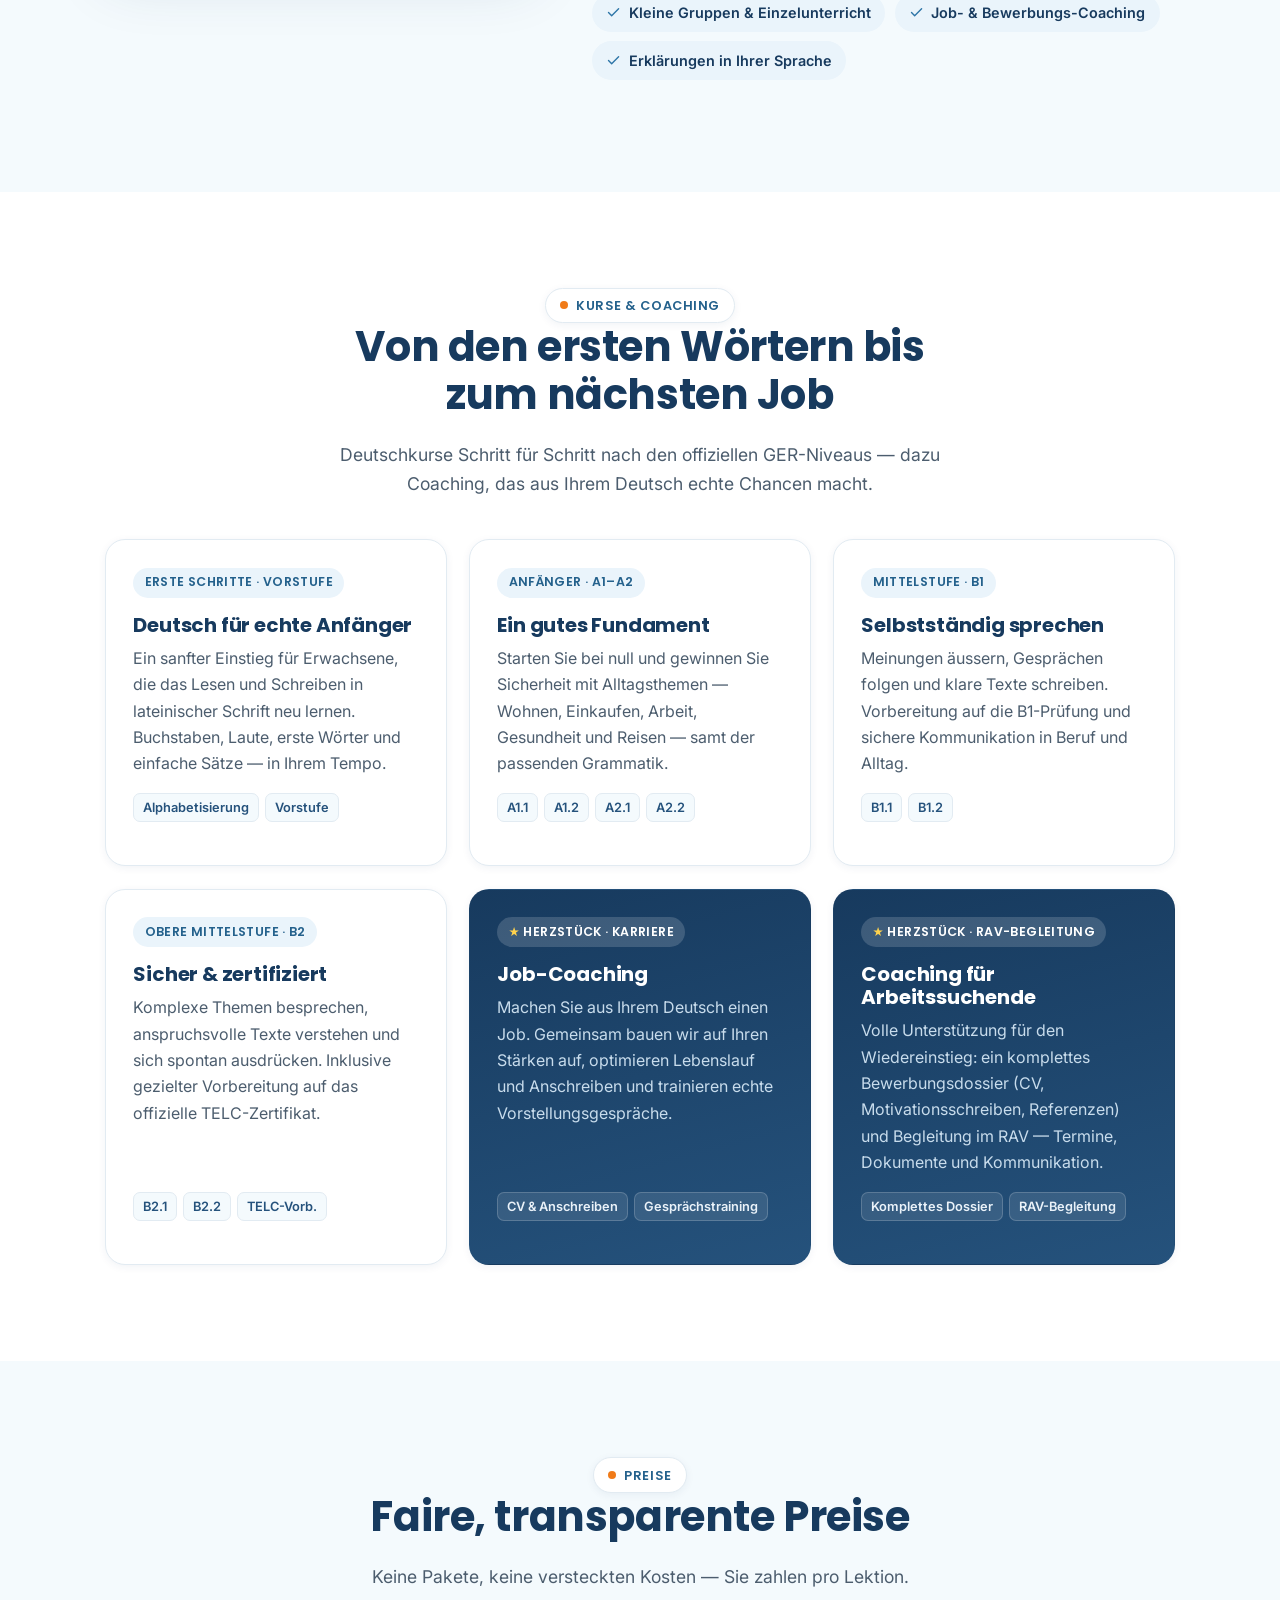
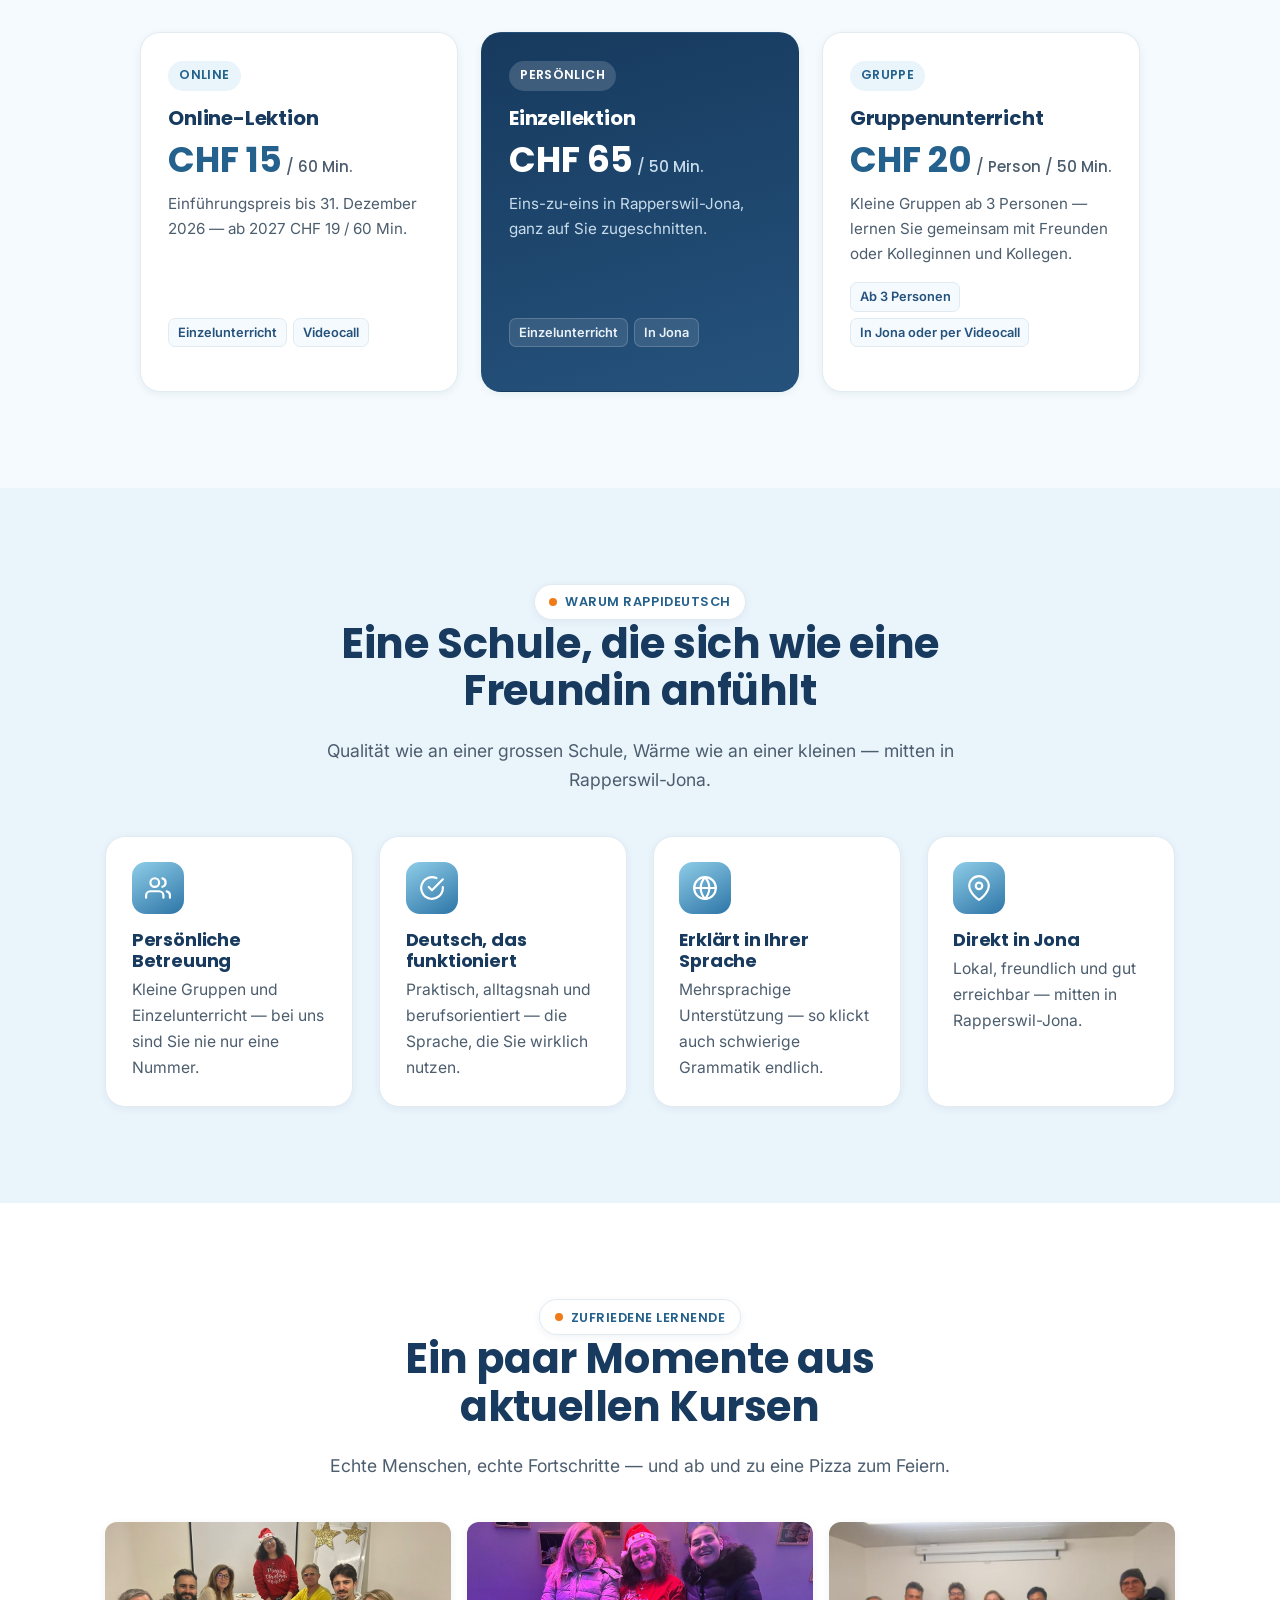
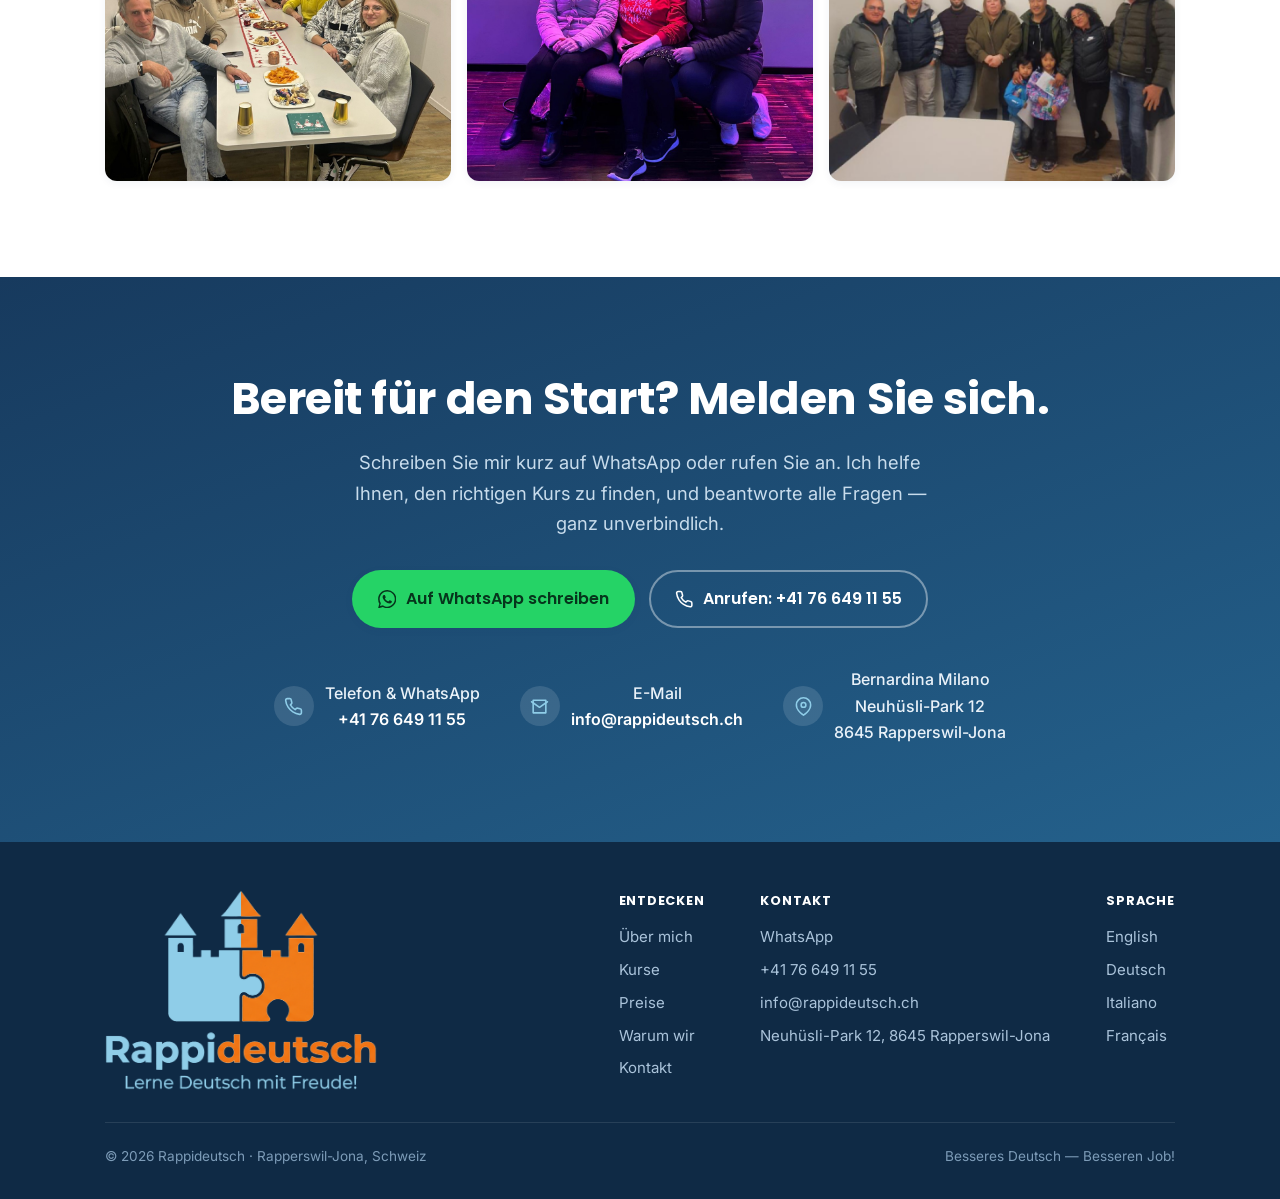
==== commit d1bfb908: "Switch to the castle logo and the new teacher photo Maria picked the castle/puzzle logo shown as "Ko" ====
--- a/docs/de/index.html
+++ b/docs/de/index.html
@@ -22,7 +22,7 @@
   <meta property="og:url" content="https://rappideutsch.ch/de/" />
   <meta property="og:locale" content="de_CH" />
   <meta property="og:image:width" content="1200" />
-  <meta property="og:image:height" content="823" />
+  <meta property="og:image:height" content="630" />
   <meta name="twitter:card" content="summary_large_image" />
 
   <!-- Structured data (local business card in search results) -->
@@ -103,8 +103,8 @@
   <header class="site-header">
     <nav class="nav wrap" aria-label="Hauptmenü">
       <a class="brand" href="./" aria-label="Rappideutsch Startseite">
-        <img class="brand-mark" src="../assets/img/logo-mark.webp" alt="" width="480" height="291" />
-        <img class="brand-word" src="../assets/img/logo-wordmark.webp" alt="Rappideutsch" width="900" height="145" />
+        <img class="brand-mark" src="../assets/img/logo-mark.webp" alt="" width="420" height="360" />
+        <img class="brand-word" src="../assets/img/logo-wordmark.webp" alt="Rappideutsch" width="900" height="124" />
       </a>
 
       <ul class="nav-links" id="nav-links">
@@ -155,7 +155,7 @@
 
         <div class="hero-visual">
           <div class="hero-blob" aria-hidden="true"></div>
-          <img class="hero-photo" src="../assets/img/teacher.webp" alt="Maria, Ihre Deutschlehrerin bei Rappideutsch" width="440" height="555" fetchpriority="high" />
+          <img class="hero-photo" src="../assets/img/teacher.webp" alt="Maria, Ihre Deutschlehrerin bei Rappideutsch" width="440" height="587" fetchpriority="high" />
           <div class="hero-badge">
             <span class="badge-icon">
               <svg viewBox="0 0 24 24" fill="none" stroke="currentColor" stroke-width="2" stroke-linecap="round" stroke-linejoin="round"><path d="M4 19.5A2.5 2.5 0 016.5 17H20"/><path d="M6.5 2H20v20H6.5A2.5 2.5 0 014 19.5v-15A2.5 2.5 0 016.5 2z"/></svg>
--- a/docs/assets/styles.css
+++ b/docs/assets/styles.css
@@ -8,12 +8,13 @@
   /* Brand palette (pulled from the logo) */
   --navy:        #173a5e;
   --navy-soft:   #25527c;
-  --blue:        #2e7fb8;
-  --blue-dark:   #246295;
+  --blue:        #2d75a7;   /* castle blue, sampled from the logo */
+  --blue-dark:   #24618c;
   --sky:         #8fcde8;
   --sky-soft:    #eaf4fb;
   --sky-tint:    #f4fafd;
-  --red:         #e1352b;   /* Swiss-red accent, used sparingly */
+  --orange:      #f07b19;   /* castle orange, sampled from the logo */
+  --red:         #e1352b;   /* Swiss-red accent, kept for flag contexts */
   --whatsapp:    #25d366;
   --whatsapp-dk: #1da851;
 
@@ -93,7 +94,7 @@
   border-radius: 999px;
   box-shadow: var(--shadow-sm);
 }
-.eyebrow .dot { width: 8px; height: 8px; border-radius: 50%; background: var(--red); }
+.eyebrow .dot { width: 8px; height: 8px; border-radius: 50%; background: var(--orange); }
 
 .section-head { max-width: 640px; margin-bottom: 2.6rem; }
 .section-head.center { margin-inline: auto; text-align: center; }
@@ -151,10 +152,12 @@
 }
 /* brand lockup: icon + wordmark cropped from the logo, laid out side by side
    so the name is legible at header size */
-.brand { display: flex; align-items: center; gap: .7rem; margin-right: auto; }
+.brand { display: flex; align-items: flex-end; gap: .7rem; margin-right: auto; }
 .brand img { width: auto; display: block; }
 .brand .brand-mark { height: 54px; }
-.brand .brand-word { height: 30px; }
+/* the wordmark sits on the castle's base line; the negative margin lets the
+   descenders of "pp" hang below it instead of lifting the whole word up */
+.brand .brand-word { height: 26px; margin-bottom: -4.9px; }
 
 .nav-links {
   display: flex;
@@ -262,22 +265,22 @@
 .hero-visual { position: relative; display: flex; justify-content: center; }
 .hero-blob {
   position: absolute;
-  inset: 0;
-  margin: auto;
-  width: min(420px, 90%);
-  aspect-ratio: 1 / 1;
+  z-index: 0;
+  top: 22px;
+  left: 50%;
+  transform: translateX(calc(-50% + 22px));
+  width: min(440px, 100%);
+  aspect-ratio: 3 / 4;
   background: linear-gradient(160deg, var(--sky) 0%, var(--blue) 100%);
-  border-radius: 46% 54% 58% 42% / 52% 44% 56% 48%;
-  filter: blur(2px);
-  opacity: .9;
-  z-index: 0;
+  border-radius: var(--radius);
 }
 .hero-photo {
   position: relative;
   z-index: 1;
   width: min(440px, 100%);
   height: auto;
-  filter: drop-shadow(0 22px 30px rgba(23,58,94,.28));
+  border-radius: var(--radius);
+  box-shadow: var(--shadow-lg);
 }
 .hero-badge {
   position: absolute;
@@ -558,7 +561,7 @@
   .hero-lead { margin-inline: auto; }
   .hero-cta, .hero-trust { justify-content: center; }
   .hero-photo { width: min(320px, 80%); }
-  .hero-blob { width: min(320px, 78%); }
+  .hero-blob  { width: min(320px, 80%); top: 16px; transform: translateX(calc(-50% + 16px)); }
 
   .about-grid { grid-template-columns: 1fr; }
   .about-photo { order: 2; max-width: 460px; margin-inline: auto; }
